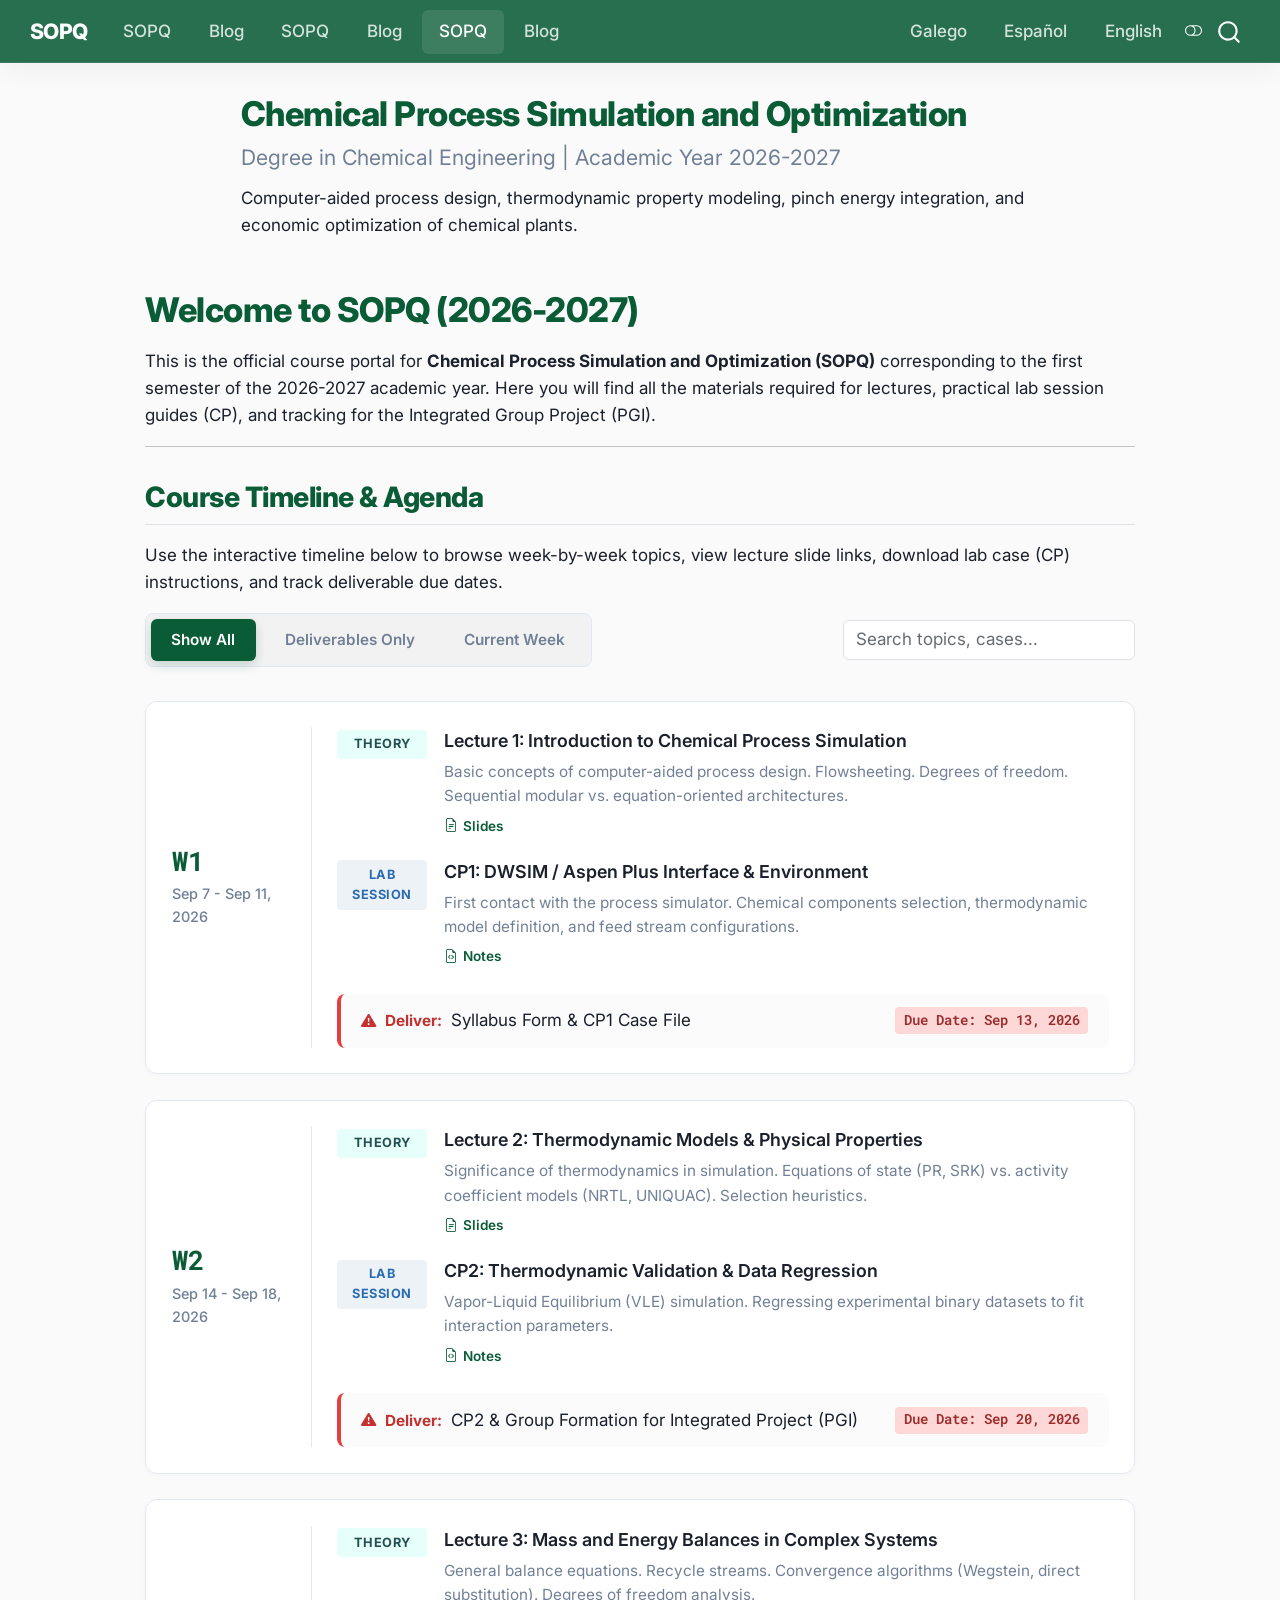
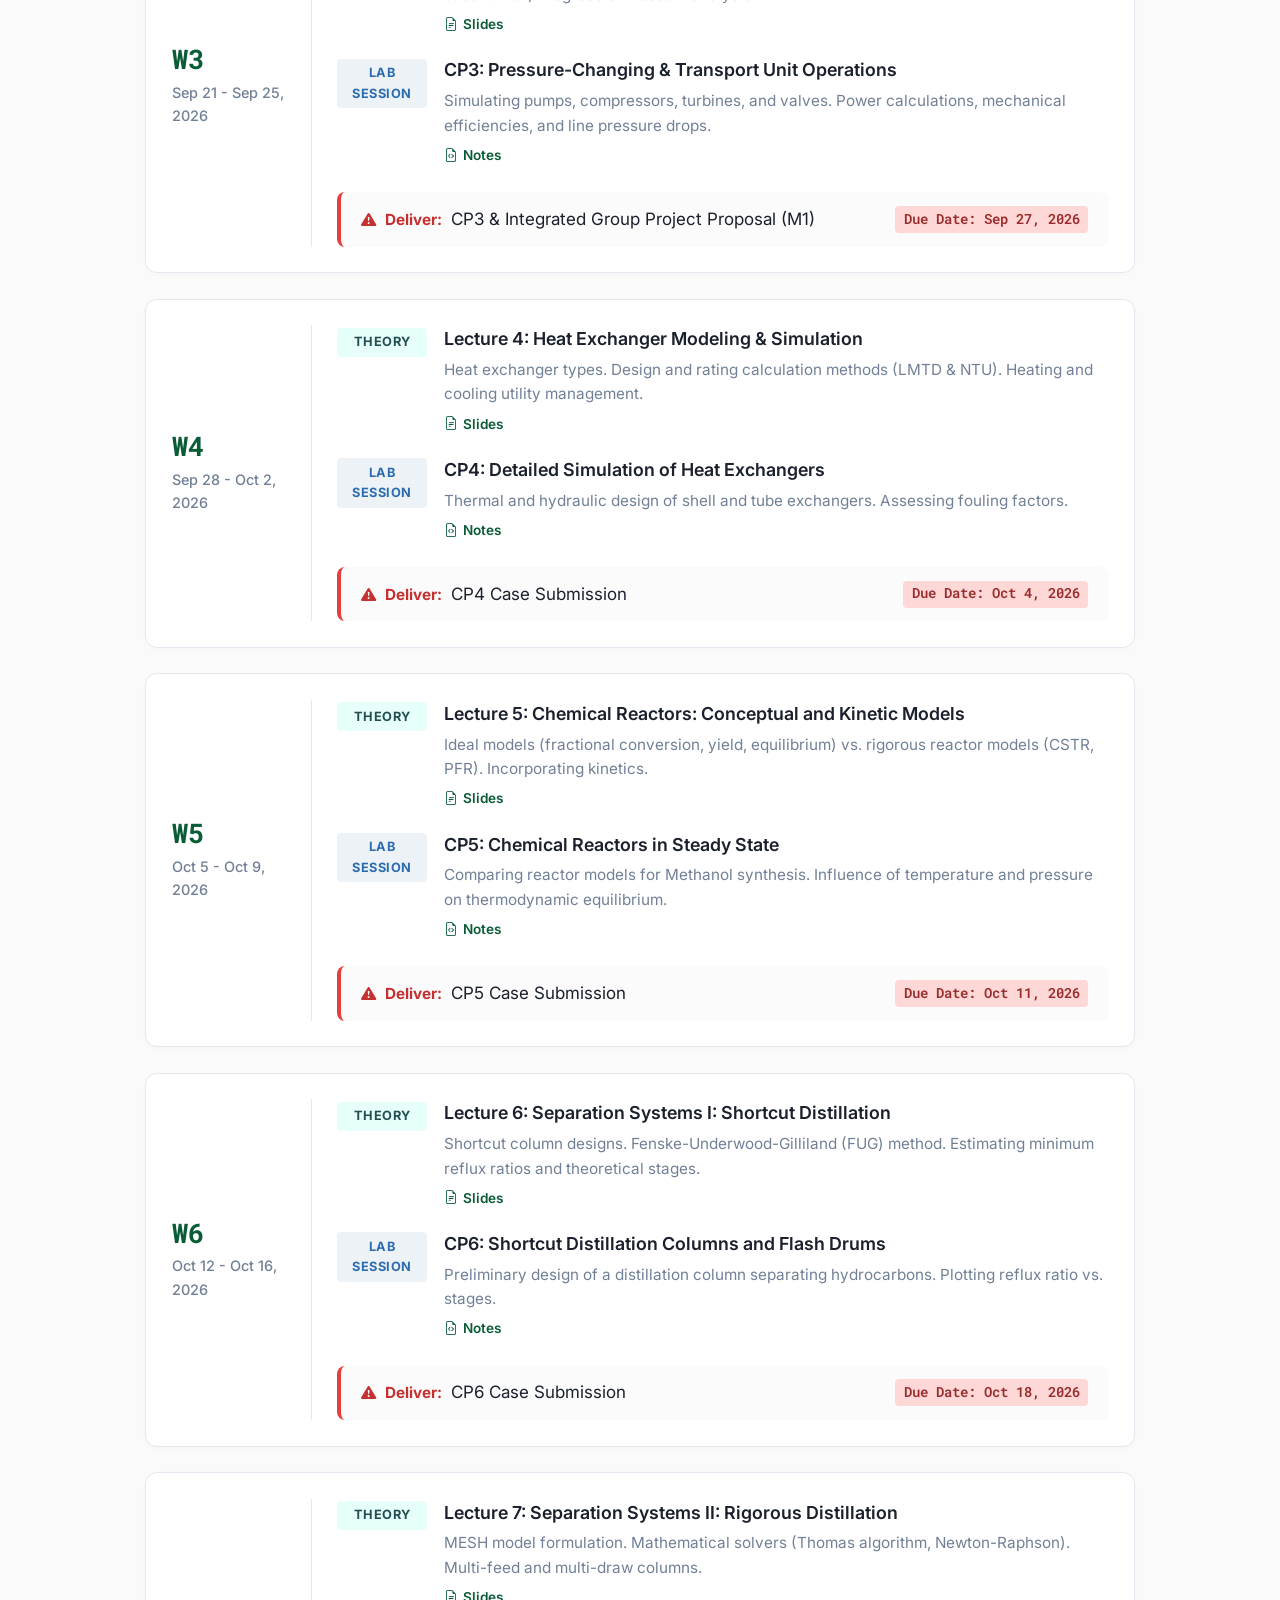
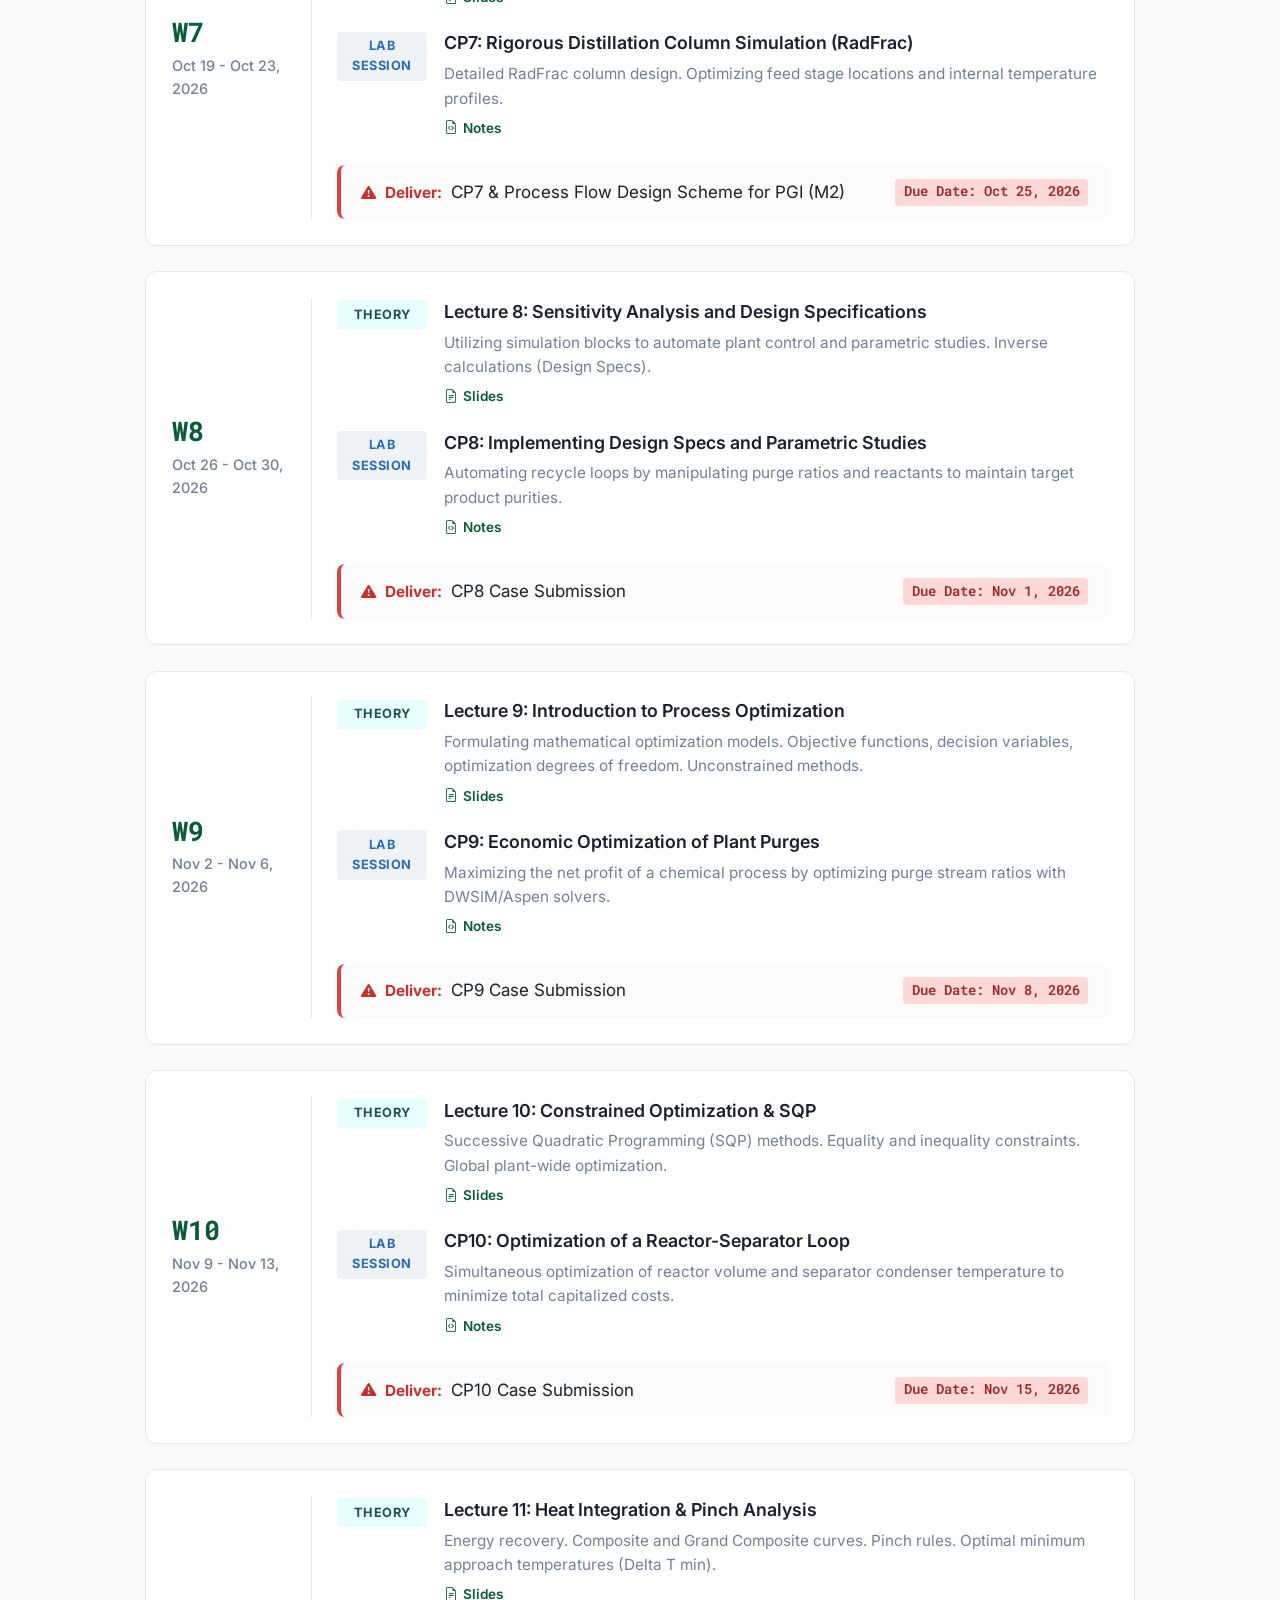
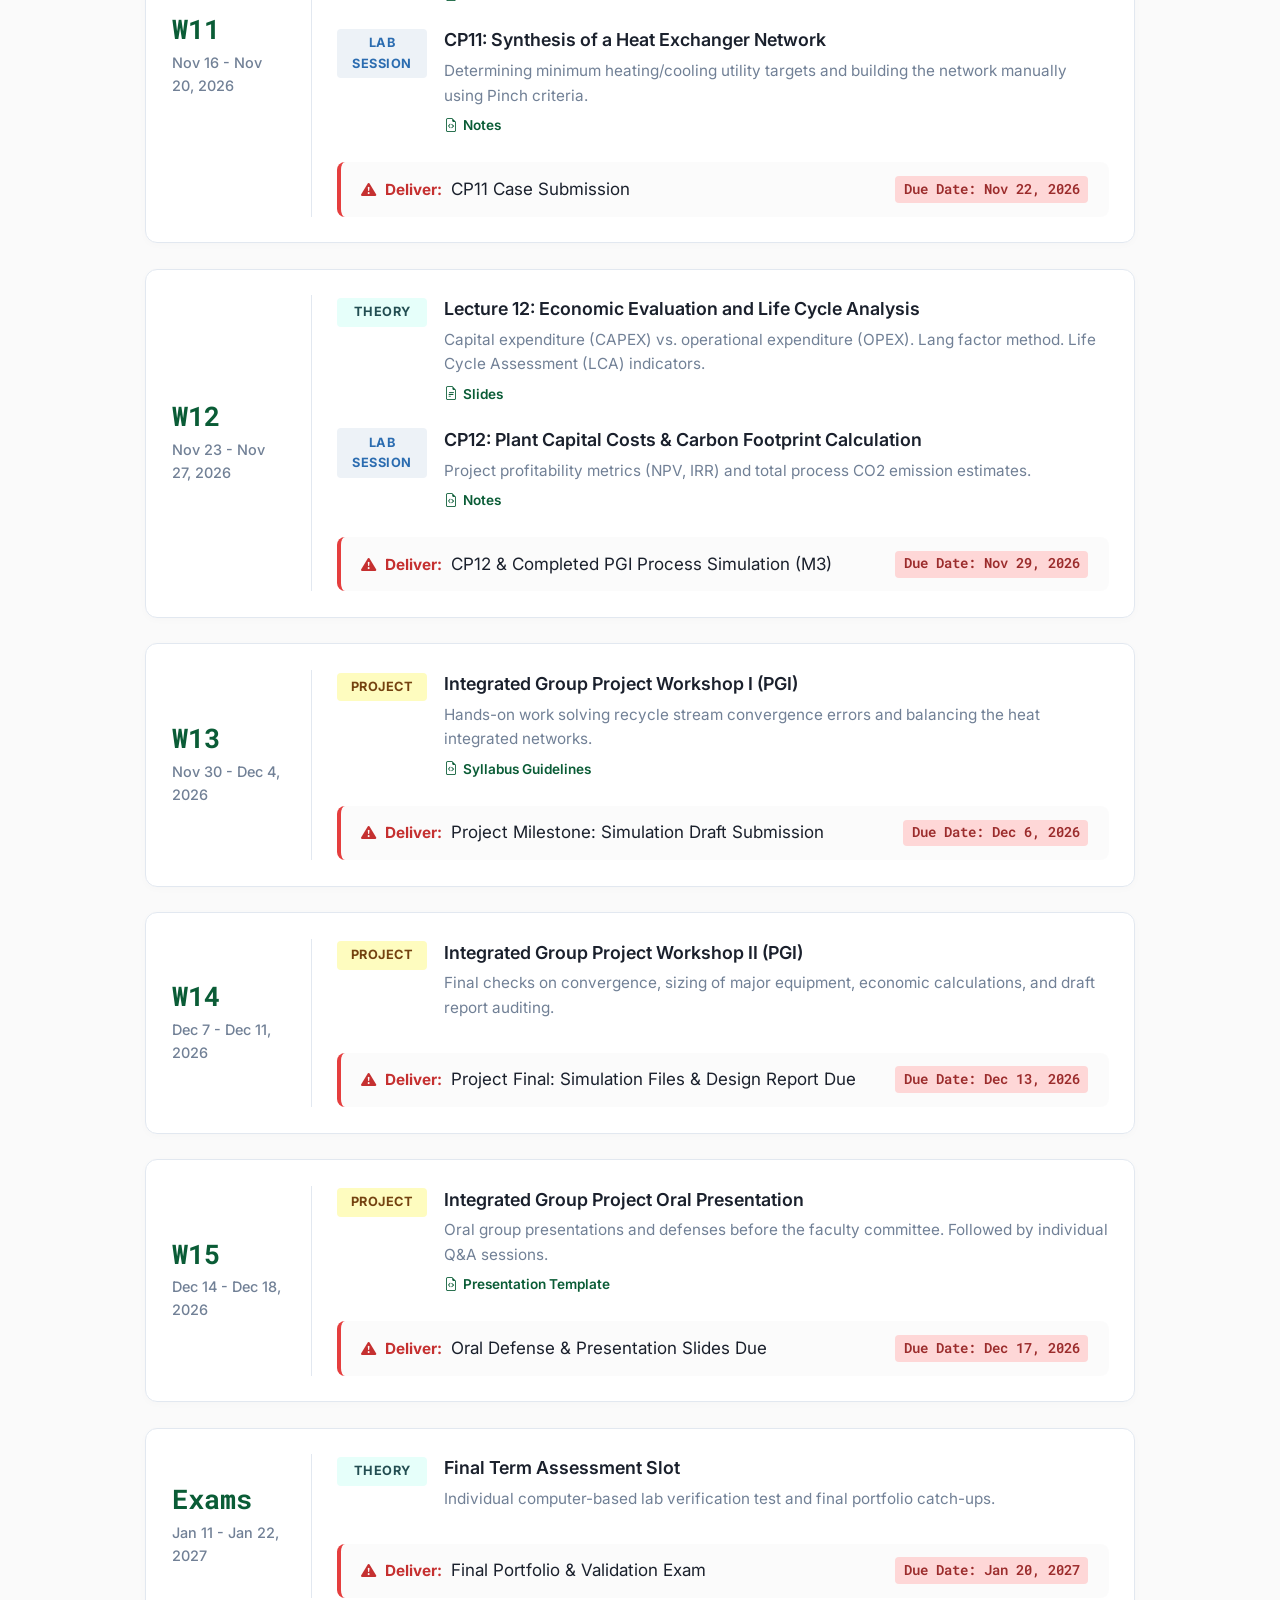
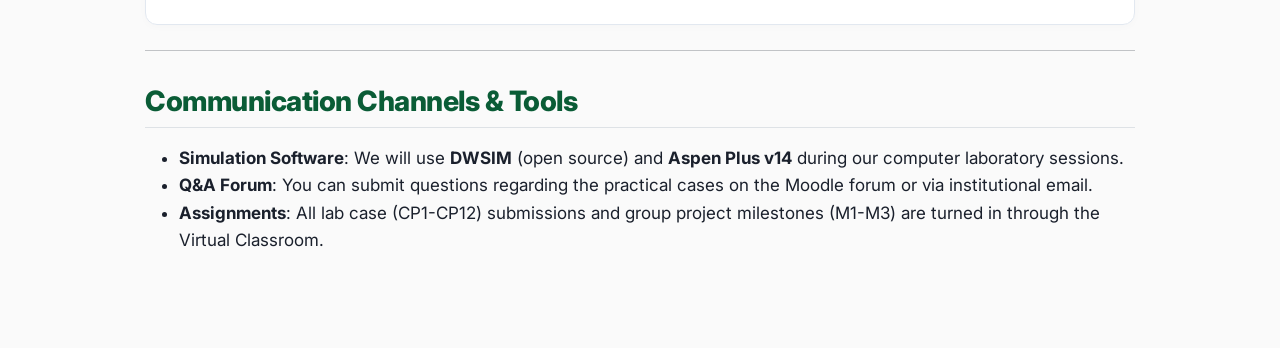
==== en/index.html @ 594b3e3f "deploy: 3385fb0f9a0824da6eabeb2ecd0fddb95901409b" ====
<!DOCTYPE html>
<html xmlns="http://www.w3.org/1999/xhtml" lang="en" xml:lang="en"><head>

<meta charset="utf-8">
<meta name="generator" content="quarto-1.10.14">

<meta name="viewport" content="width=device-width, initial-scale=1.0, user-scalable=yes">

<meta name="description" content="Computer-aided process design, thermodynamic property modeling, pinch energy integration, and economic optimization of chemical plants.">

<title>Chemical Process Simulation and Optimization – SOPQ</title>
<style>
/* Default styles provided by pandoc.
** See https://pandoc.org/MANUAL.html#variables-for-html for config info.
*/
code{white-space: pre-wrap;}
span.smallcaps{font-variant: small-caps;}
div.columns{display: flex; gap: min(4vw, 1.5em);}
div.column{flex: auto; overflow-x: auto;}
div.hanging-indent{margin-left: 1.5em; text-indent: -1.5em;}
ul.task-list{list-style: none;}
ul.task-list li input[type="checkbox"] {
  width: 0.8em;
  margin: 0 0.8em 0.2em -1em; /* quarto-specific, see https://github.com/quarto-dev/quarto-cli/issues/4556 */ 
  vertical-align: middle;
}
</style>


<script src="../site_libs/quarto-nav/quarto-nav.js"></script>
<script src="../site_libs/quarto-nav/headroom.min.js"></script>
<script src="../site_libs/clipboard/clipboard.min.js"></script>
<script src="../site_libs/quarto-search/autocomplete.umd.js"></script>
<script src="../site_libs/quarto-search/fuse.min.js"></script>
<script src="../site_libs/quarto-search/quarto-search.js"></script>
<meta name="quarto:offset" content="../">
<script src="../site_libs/quarto-html/quarto.js" type="module"></script>
<script src="../site_libs/quarto-html/tabsets/tabsets.js" type="module"></script>
<script src="../site_libs/quarto-html/popper.min.js"></script>
<script src="../site_libs/quarto-html/tippy.umd.min.js"></script>
<script src="../site_libs/quarto-html/anchor.min.js"></script>
<link href="../site_libs/quarto-html/tippy.css" rel="stylesheet">
<link href="../site_libs/quarto-html/quarto-syntax-highlighting-7832d8100c30e5308af25d4a964213de.css" rel="stylesheet" class="quarto-color-scheme" id="quarto-text-highlighting-styles">
<link href="../site_libs/quarto-html/quarto-syntax-highlighting-dark-cd20848ca02fc76d36aef2d89ed0b5fd.css" rel="stylesheet" class="quarto-color-scheme quarto-color-alternate" id="quarto-text-highlighting-styles">
<link href="../site_libs/quarto-html/quarto-syntax-highlighting-7832d8100c30e5308af25d4a964213de.css" rel="stylesheet" class="quarto-color-scheme-extra" id="quarto-text-highlighting-styles">
<script src="../site_libs/bootstrap/bootstrap.min.js"></script>
<link href="../site_libs/bootstrap/bootstrap-icons.css" rel="stylesheet">
<link href="../site_libs/bootstrap/bootstrap-3d242d70d41cd9edc5ebe4da1d712dc5.min.css" rel="stylesheet" append-hash="true" class="quarto-color-scheme" id="quarto-bootstrap" data-mode="light">
<link href="../site_libs/bootstrap/bootstrap-dark-84c732885d854e4546f3762a9d6d0195.min.css" rel="stylesheet" append-hash="true" class="quarto-color-scheme quarto-color-alternate" id="quarto-bootstrap" data-mode="dark">
<link href="../site_libs/bootstrap/bootstrap-3d242d70d41cd9edc5ebe4da1d712dc5.min.css" rel="stylesheet" append-hash="true" class="quarto-color-scheme-extra" id="quarto-bootstrap" data-mode="light">
<script id="quarto-search-options" type="application/json">{
  "location": "navbar",
  "copy-button": false,
  "collapse-after": 3,
  "panel-placement": "end",
  "type": "overlay",
  "limit": 50,
  "keyboard-shortcut": [
    "f",
    "/",
    "s"
  ],
  "show-item-context": false,
  "language": {
    "search-no-results-text": "No results",
    "search-matching-documents-text": "matching documents",
    "search-copy-link-title": "Copy link to search",
    "search-hide-matches-text": "Hide additional matches",
    "search-more-match-text": "more match in this document",
    "search-more-matches-text": "more matches in this document",
    "search-clear-button-title": "Clear",
    "search-text-placeholder": "",
    "search-detached-cancel-button-title": "Cancel",
    "search-submit-button-title": "Submit",
    "search-label": "Search"
  }
}</script>
<script>
  (function() {
    // 1. Detect active language from URL path
    var path = window.location.pathname;
    var lang = 'gl';
    if (path.indexOf('/es/') !== -1) {
      lang = 'es';
    } else if (path.indexOf('/en/') !== -1) {
      lang = 'en';
    }
    document.documentElement.classList.add('lang-' + lang);
    document.documentElement.setAttribute('lang', lang);

    // 2. Compute project root relative path prefix dynamically
    var prefix = '';
    var scripts = document.getElementsByTagName('script');
    for (var i = 0; i < scripts.length; i++) {
      var src = scripts[i].getAttribute('src');
      if (src && src.indexOf('site_libs/') !== -1) {
        prefix = src.substring(0, src.indexOf('site_libs/'));
        break;
      }
    }
    
    // Fallback based on subdirectory depth
    if (!prefix) {
      var segments = path.split('/').filter(Boolean);
      if (segments.length > 0 && segments[segments.length - 1].indexOf('.html') !== -1) {
        segments.pop();
      }
      if (segments.length > 0 && (segments[0] === 'gl' || segments[0] === 'es' || segments[0] === 'en')) {
        prefix = '../'.repeat(segments.length);
      }
    }

    window.SOPQ_PATH_PREFIX = prefix;

    // 3. Dynamically inject schedule.js
    var scriptEl = document.createElement('script');
    scriptEl.src = prefix + 'schedule.js';
    scriptEl.defer = true;
    document.head.appendChild(scriptEl);
  })();
</script>


<link rel="stylesheet" href="../styles.css">
</head>

<body class="nav-fixed fullcontent quarto-light"><script id="quarto-html-before-body" type="application/javascript">
    const toggleBodyColorMode = (bsSheetEl) => {
      const mode = bsSheetEl.getAttribute("data-mode");
      const bodyEl = window.document.querySelector("body");
      if (mode === "dark") {
        bodyEl.classList.add("quarto-dark");
        bodyEl.classList.remove("quarto-light");
      } else {
        bodyEl.classList.add("quarto-light");
        bodyEl.classList.remove("quarto-dark");
      }
    }
    const toggleBodyColorPrimary = () => {
      const bsSheetEl = window.document.querySelector("link#quarto-bootstrap:not([rel=disabled-stylesheet])");
      if (bsSheetEl) {
        toggleBodyColorMode(bsSheetEl);
      }
    }
    const setColorSchemeToggle = (alternate) => {
      const toggles = window.document.querySelectorAll('.quarto-color-scheme-toggle');
      for (let i=0; i < toggles.length; i++) {
        const toggle = toggles[i];
        if (toggle) {
          if (alternate) {
            toggle.classList.add("alternate");
          } else {
            toggle.classList.remove("alternate");
          }
        }
      }
    };
    const toggleColorMode = (alternate) => {
      // Switch the stylesheets
      const primaryStylesheets = window.document.querySelectorAll('link.quarto-color-scheme:not(.quarto-color-alternate)');
      const alternateStylesheets = window.document.querySelectorAll('link.quarto-color-scheme.quarto-color-alternate');
      manageTransitions('#quarto-margin-sidebar .nav-link', false);
      if (alternate) {
        // note: dark is layered on light, we don't disable primary!
        enableStylesheet(alternateStylesheets);
        for (const sheetNode of alternateStylesheets) {
          if (sheetNode.id === "quarto-bootstrap") {
            toggleBodyColorMode(sheetNode);
          }
        }
      } else {
        disableStylesheet(alternateStylesheets);
        enableStylesheet(primaryStylesheets)
        toggleBodyColorPrimary();
      }
      manageTransitions('#quarto-margin-sidebar .nav-link', true);
      // Switch the toggles
      setColorSchemeToggle(alternate)
      // Hack to workaround the fact that safari doesn't
      // properly recolor the scrollbar when toggling (#1455)
      if (navigator.userAgent.indexOf('Safari') > 0 && navigator.userAgent.indexOf('Chrome') == -1) {
        manageTransitions("body", false);
        window.scrollTo(0, 1);
        setTimeout(() => {
          window.scrollTo(0, 0);
          manageTransitions("body", true);
        }, 40);
      }
    }
    const disableStylesheet = (stylesheets) => {
      for (let i=0; i < stylesheets.length; i++) {
        const stylesheet = stylesheets[i];
        stylesheet.rel = 'disabled-stylesheet';
      }
    }
    const enableStylesheet = (stylesheets) => {
      for (let i=0; i < stylesheets.length; i++) {
        const stylesheet = stylesheets[i];
        if(stylesheet.rel !== 'stylesheet') { // for Chrome, which will still FOUC without this check
          stylesheet.rel = 'stylesheet';
        }
      }
    }
    const manageTransitions = (selector, allowTransitions) => {
      const els = window.document.querySelectorAll(selector);
      for (let i=0; i < els.length; i++) {
        const el = els[i];
        if (allowTransitions) {
          el.classList.remove('notransition');
        } else {
          el.classList.add('notransition');
        }
      }
    }
    const isFileUrl = () => {
      return window.location.protocol === 'file:';
    }
    const hasAlternateSentinel = () => {
      let styleSentinel = getColorSchemeSentinel();
      if (styleSentinel !== null) {
        return styleSentinel === "alternate";
      } else {
        return false;
      }
    }
    const setStyleSentinel = (alternate) => {
      const value = alternate ? "alternate" : "default";
      if (!isFileUrl()) {
        window.localStorage.setItem("quarto-color-scheme", value);
      } else {
        localAlternateSentinel = value;
      }
    }
    const getColorSchemeSentinel = () => {
      if (!isFileUrl()) {
        const storageValue = window.localStorage.getItem("quarto-color-scheme");
        return storageValue != null ? storageValue : localAlternateSentinel;
      } else {
        return localAlternateSentinel;
      }
    }
    const toggleGiscusIfUsed = (isAlternate, darkModeDefault) => {
      const baseTheme = document.querySelector('#giscus-base-theme')?.value ?? 'light';
      const alternateTheme = document.querySelector('#giscus-alt-theme')?.value ?? 'dark';
      let newTheme = '';
      if(authorPrefersDark) {
        newTheme = isAlternate ? baseTheme : alternateTheme;
      } else {
        newTheme = isAlternate ? alternateTheme : baseTheme;
      }
      const changeGiscusTheme = () => {
        // From: https://github.com/giscus/giscus/issues/336
        const sendMessage = (message) => {
          const iframe = document.querySelector('iframe.giscus-frame');
          if (!iframe) return;
          iframe.contentWindow.postMessage({ giscus: message }, 'https://giscus.app');
        }
        sendMessage({
          setConfig: {
            theme: newTheme
          }
        });
      }
      const isGiscussLoaded = window.document.querySelector('iframe.giscus-frame') !== null;
      if (isGiscussLoaded) {
        changeGiscusTheme();
      }
    };
    const authorPrefersDark = false;
    const darkModeDefault = authorPrefersDark;
      document.querySelector('link#quarto-text-highlighting-styles.quarto-color-scheme-extra').rel = 'disabled-stylesheet';
      document.querySelector('link#quarto-bootstrap.quarto-color-scheme-extra').rel = 'disabled-stylesheet';
    let localAlternateSentinel = darkModeDefault ? 'alternate' : 'default';
    // Dark / light mode switch
    window.quartoToggleColorScheme = () => {
      // Read the current dark / light value
      let toAlternate = !hasAlternateSentinel();
      toggleColorMode(toAlternate);
      setStyleSentinel(toAlternate);
      toggleGiscusIfUsed(toAlternate, darkModeDefault);
      window.dispatchEvent(new Event('resize'));
    };
    // Switch to dark mode if need be
    if (hasAlternateSentinel()) {
      toggleColorMode(true);
    } else {
      toggleColorMode(false);
    }
  </script>

<div id="quarto-search-results"></div>
  <header id="quarto-header" class="headroom fixed-top">
    <nav class="navbar navbar-expand-lg " data-bs-theme="dark">
      <div class="navbar-container container-fluid">
      <div class="navbar-brand-container mx-auto">
    <a class="navbar-brand" href="../index.html">
    <span class="navbar-title">SOPQ</span>
    </a>
  </div>
            <div id="quarto-search" class="" title="Search"></div>
          <button class="navbar-toggler" type="button" data-bs-toggle="collapse" data-bs-target="#navbarCollapse" aria-controls="navbarCollapse" role="menu" aria-expanded="false" aria-label="Toggle navigation" onclick="if (window.quartoToggleHeadroom) { window.quartoToggleHeadroom(); }">
  <span class="navbar-toggler-icon"></span>
</button>
          <div class="collapse navbar-collapse" id="navbarCollapse">
            <ul class="navbar-nav navbar-nav-scroll me-auto">
  <li class="nav-item">
    <a class="nav-link" href="../index.html"> 
<span class="menu-text">SOPQ</span></a>
  </li>  
  <li class="nav-item">
    <a class="nav-link" href="../gl/guia-docente.html"> 
<span class="menu-text">Guía Docente</span></a>
  </li>  
  <li class="nav-item">
    <a class="nav-link" href="../gl/blog/index.html"> 
<span class="menu-text">Blog</span></a>
  </li>  
  <li class="nav-item">
    <a class="nav-link" href="../es/index.html"> 
<span class="menu-text">SOPQ</span></a>
  </li>  
  <li class="nav-item">
    <a class="nav-link" href="../es/guia-docente.html"> 
<span class="menu-text">Guía Docente</span></a>
  </li>  
  <li class="nav-item">
    <a class="nav-link" href="../es/blog/index.html"> 
<span class="menu-text">Blog</span></a>
  </li>  
  <li class="nav-item">
    <a class="nav-link active" href="../en/index.html" aria-current="page"> 
<span class="menu-text">SOPQ</span></a>
  </li>  
  <li class="nav-item">
    <a class="nav-link" href="../en/guia-docente.html"> 
<span class="menu-text">Syllabus</span></a>
  </li>  
  <li class="nav-item">
    <a class="nav-link" href="../en/blog/index.html"> 
<span class="menu-text">Blog</span></a>
  </li>  
</ul>
            <ul class="navbar-nav navbar-nav-scroll ms-auto">
  <li class="nav-item">
    <a class="nav-link" href="../index.html"> 
<span class="menu-text">Galego</span></a>
  </li>  
  <li class="nav-item">
    <a class="nav-link" href="../es/index.html"> 
<span class="menu-text">Español</span></a>
  </li>  
  <li class="nav-item">
    <a class="nav-link" href="../en/index.html"> 
<span class="menu-text">English</span></a>
  </li>  
</ul>
          </div> <!-- /navcollapse -->
            <div class="quarto-navbar-tools">
  <a href="" class="quarto-color-scheme-toggle quarto-navigation-tool  px-1" onclick="window.quartoToggleColorScheme(); return false;" title="Toggle dark mode"><i class="bi"></i></a>
</div>
      </div> <!-- /container-fluid -->
    </nav>
</header>
<!-- content -->
<div id="quarto-content" class="quarto-container page-columns page-rows-contents page-layout-article page-navbar">
<!-- sidebar -->
<!-- margin-sidebar -->
    
<!-- main -->
<main class="content page-columns page-full" id="quarto-document-content">


<header id="title-block-header" class="quarto-title-block default">
<div class="quarto-title">
<h1 class="title">Chemical Process Simulation and Optimization</h1>
<p class="subtitle lead">Degree in Chemical Engineering | Academic Year 2026-2027</p>
</div>

<div>
  <div class="description">
    Computer-aided process design, thermodynamic property modeling, pinch energy integration, and economic optimization of chemical plants.
  </div>
</div>


<div class="quarto-title-meta">

    
  
    
  </div>
  


</header>


<section id="welcome-to-sopq-2026-2027" class="level1 column-page">
<h1>Welcome to SOPQ (2026-2027)</h1>
<p>This is the official course portal for <strong>Chemical Process Simulation and Optimization (SOPQ)</strong> corresponding to the first semester of the 2026-2027 academic year. Here you will find all the materials required for lectures, practical lab session guides (CP), and tracking for the Integrated Group Project (PGI).</p>
<hr>
<section id="course-timeline-agenda" class="level2">
<h2 class="anchored" data-anchor-id="course-timeline-agenda">Course Timeline &amp; Agenda</h2>
<p>Use the interactive timeline below to browse week-by-week topics, view lecture slide links, download lab case (CP) instructions, and track deliverable due dates.</p>
<div id="schedule-timeline">

</div>
<hr>
</section>
<section id="communication-channels-tools" class="level2">
<h2 class="anchored" data-anchor-id="communication-channels-tools">Communication Channels &amp; Tools</h2>
<ul>
<li><strong>Simulation Software</strong>: We will use <strong>DWSIM</strong> (open source) and <strong>Aspen Plus v14</strong> during our computer laboratory sessions.</li>
<li><strong>Q&amp;A Forum</strong>: You can submit questions regarding the practical cases on the Moodle forum or via institutional email.</li>
<li><strong>Assignments</strong>: All lab case (CP1-CP12) submissions and group project milestones (M1-M3) are turned in through the Virtual Classroom.</li>
</ul>
</section>
</section>



</main> <!-- /main -->
<script>
  // Add custom active state classes to navbar links on load
  document.addEventListener("DOMContentLoaded", function() {
    var path = window.location.pathname;
    var navLinks = document.querySelectorAll('.navbar-nav .nav-link');
    navLinks.forEach(function(link) {
      var href = link.getAttribute('href');
      if (href) {
        if (path.endsWith(href) || (href === 'index.html' && path.endsWith('/'))) {
          link.classList.add('active');
        }
      }
    });
  });
</script>
<script id="quarto-html-after-body" type="application/javascript">
  window.document.addEventListener("DOMContentLoaded", function (event) {
    // Ensure there is a toggle, if there isn't float one in the top right
    if (window.document.querySelector('.quarto-color-scheme-toggle') === null) {
      const a = window.document.createElement('a');
      a.classList.add('top-right');
      a.classList.add('quarto-color-scheme-toggle');
      a.href = "";
      a.onclick = function() { try { window.quartoToggleColorScheme(); } catch {} return false; };
      const i = window.document.createElement("i");
      i.classList.add('bi');
      a.appendChild(i);
      window.document.body.appendChild(a);
    }
    setColorSchemeToggle(hasAlternateSentinel())
    const icon = "";
    const anchorJS = new window.AnchorJS();
    anchorJS.options = {
      placement: 'right',
      icon: icon
    };
    anchorJS.add('.anchored');
    const isCodeAnnotation = (el) => {
      for (const clz of el.classList) {
        if (clz.startsWith('code-annotation-')) {                     
          return true;
        }
      }
      return false;
    }
    const onCopySuccess = function(e) {
      // button target
      const button = e.trigger;
      // don't keep focus
      button.blur();
      // flash "checked"
      button.classList.add('code-copy-button-checked');
      var currentTitle = button.getAttribute("title");
      button.setAttribute("title", "Copied!");
      let tooltip;
      if (window.bootstrap) {
        button.setAttribute("data-bs-toggle", "tooltip");
        button.setAttribute("data-bs-placement", "left");
        button.setAttribute("data-bs-title", "Copied!");
        tooltip = new bootstrap.Tooltip(button, 
          { trigger: "manual", 
            customClass: "code-copy-button-tooltip",
            offset: [0, -8]});
        tooltip.show();    
      }
      setTimeout(function() {
        if (tooltip) {
          tooltip.hide();
          button.removeAttribute("data-bs-title");
          button.removeAttribute("data-bs-toggle");
          button.removeAttribute("data-bs-placement");
        }
        button.setAttribute("title", currentTitle);
        button.classList.remove('code-copy-button-checked');
      }, 1000);
      // clear code selection
      e.clearSelection();
    }
    const getTextToCopy = function(trigger) {
      const outerScaffold = trigger.parentElement.cloneNode(true);
      const codeEl = outerScaffold.querySelector('code');
      for (const childEl of codeEl.children) {
        if (isCodeAnnotation(childEl)) {
          childEl.remove();
        }
      }
      return codeEl.innerText;
    }
    const clipboard = new window.ClipboardJS('.code-copy-button:not([data-in-quarto-modal])', {
      text: getTextToCopy
    });
    clipboard.on('success', onCopySuccess);
    if (window.document.getElementById('quarto-embedded-source-code-modal')) {
      const clipboardModal = new window.ClipboardJS('.code-copy-button[data-in-quarto-modal]', {
        text: getTextToCopy,
        container: window.document.getElementById('quarto-embedded-source-code-modal')
      });
      clipboardModal.on('success', onCopySuccess);
    }
      var localhostRegex = new RegExp(/^(?:http|https):\/\/localhost\:?[0-9]*\//);
      var mailtoRegex = new RegExp(/^mailto:/);
        var filterRegex = new RegExp('/' + window.location.host + '/');
      var isInternal = (href) => {
          return filterRegex.test(href) || localhostRegex.test(href) || mailtoRegex.test(href);
      }
      // Inspect non-navigation links and adorn them if external
     var links = window.document.querySelectorAll('a[href]:not(.nav-link):not(.navbar-brand):not(.toc-action):not(.sidebar-link):not(.sidebar-item-toggle):not(.pagination-link):not(.no-external):not([aria-hidden]):not(.dropdown-item):not(.quarto-navigation-tool):not(.about-link)');
      for (var i=0; i<links.length; i++) {
        const link = links[i];
        if (!isInternal(link.href)) {
          // undo the damage that might have been done by quarto-nav.js in the case of
          // links that we want to consider external
          if (link.dataset.originalHref !== undefined) {
            link.href = link.dataset.originalHref;
          }
        }
      }
    function tippyHover(el, contentFn, onTriggerFn, onUntriggerFn) {
      const config = {
        allowHTML: true,
        maxWidth: 500,
        delay: 100,
        arrow: false,
        appendTo: function(el) {
            return el.parentElement;
        },
        interactive: true,
        interactiveBorder: 10,
        theme: 'quarto',
        placement: 'bottom-start',
      };
      if (contentFn) {
        config.content = contentFn;
      }
      if (onTriggerFn) {
        config.onTrigger = onTriggerFn;
      }
      if (onUntriggerFn) {
        config.onUntrigger = onUntriggerFn;
      }
      window.tippy(el, config); 
    }
    const noterefs = window.document.querySelectorAll('a[role="doc-noteref"]');
    for (var i=0; i<noterefs.length; i++) {
      const ref = noterefs[i];
      tippyHover(ref, function() {
        // use id or data attribute instead here
        let href = ref.getAttribute('data-footnote-href') || ref.getAttribute('href');
        try { href = new URL(href).hash; } catch {}
        const id = href.replace(/^#\/?/, "");
        const note = window.document.getElementById(id);
        if (note) {
          return note.innerHTML;
        } else {
          return "";
        }
      });
    }
    const xrefs = window.document.querySelectorAll('a.quarto-xref');
    const processXRef = (id, note) => {
      // Strip column container classes
      const stripColumnClz = (el) => {
        el.classList.remove("page-full", "page-columns");
        if (el.children) {
          for (const child of el.children) {
            stripColumnClz(child);
          }
        }
      }
      stripColumnClz(note)
      if (id === null || id.startsWith('sec-')) {
        // Special case sections, only their first couple elements
        const container = document.createElement("div");
        if (note.children && note.children.length > 2) {
          container.appendChild(note.children[0].cloneNode(true));
          for (let i = 1; i < note.children.length; i++) {
            const child = note.children[i];
            if (child.tagName === "P" && child.innerText === "") {
              continue;
            } else {
              container.appendChild(child.cloneNode(true));
              break;
            }
          }
          if (window.Quarto?.typesetMath) {
            window.Quarto.typesetMath(container);
          }
          return container.innerHTML
        } else {
          if (window.Quarto?.typesetMath) {
            window.Quarto.typesetMath(note);
          }
          return note.innerHTML;
        }
      } else {
        // Remove any anchor links if they are present
        const anchorLink = note.querySelector('a.anchorjs-link');
        if (anchorLink) {
          anchorLink.remove();
        }
        if (window.Quarto?.typesetMath) {
          window.Quarto.typesetMath(note);
        }
        if (note.classList.contains("callout")) {
          return note.outerHTML;
        } else {
          return note.innerHTML;
        }
      }
    }
    for (var i=0; i<xrefs.length; i++) {
      const xref = xrefs[i];
      tippyHover(xref, undefined, function(instance) {
        instance.disable();
        let url = xref.getAttribute('href');
        let hash = undefined; 
        if (url.startsWith('#')) {
          hash = url;
        } else {
          try { hash = new URL(url).hash; } catch {}
        }
        if (hash) {
          const id = hash.replace(/^#\/?/, "");
          const note = window.document.getElementById(id);
          if (note !== null) {
            try {
              const html = processXRef(id, note.cloneNode(true));
              instance.setContent(html);
            } finally {
              instance.enable();
              instance.show();
            }
          } else {
            // See if we can fetch this
            fetch(url.split('#')[0])
            .then(res => res.text())
            .then(html => {
              const parser = new DOMParser();
              const htmlDoc = parser.parseFromString(html, "text/html");
              const note = htmlDoc.getElementById(id);
              if (note !== null) {
                const html = processXRef(id, note);
                instance.setContent(html);
              } 
            }).finally(() => {
              instance.enable();
              instance.show();
            });
          }
        } else {
          // See if we can fetch a full url (with no hash to target)
          // This is a special case and we should probably do some content thinning / targeting
          fetch(url)
          .then(res => res.text())
          .then(html => {
            const parser = new DOMParser();
            const htmlDoc = parser.parseFromString(html, "text/html");
            const note = htmlDoc.querySelector('main.content');
            if (note !== null) {
              // This should only happen for chapter cross references
              // (since there is no id in the URL)
              // remove the first header
              if (note.children.length > 0 && note.children[0].tagName === "HEADER") {
                note.children[0].remove();
              }
              const html = processXRef(null, note);
              instance.setContent(html);
            } 
          }).finally(() => {
            instance.enable();
            instance.show();
          });
        }
      }, function(instance) {
      });
    }
        let selectedAnnoteEl;
        const selectorForAnnotation = ( cell, annotation) => {
          let cellAttr = 'data-code-cell="' + cell + '"';
          let lineAttr = 'data-code-annotation="' +  annotation + '"';
          const selector = 'span[' + cellAttr + '][' + lineAttr + ']';
          return selector;
        }
        const selectCodeLines = (annoteEl) => {
          const doc = window.document;
          const targetCell = annoteEl.getAttribute("data-target-cell");
          const targetAnnotation = annoteEl.getAttribute("data-target-annotation");
          const annoteSpan = window.document.querySelector(selectorForAnnotation(targetCell, targetAnnotation));
          const lines = annoteSpan.getAttribute("data-code-lines").split(",");
          const lineIds = lines.map((line) => {
            return targetCell + "-" + line;
          })
          let top = null;
          let height = null;
          let parent = null;
          if (lineIds.length > 0) {
              //compute the position of the single el (top and bottom and make a div)
              const el = window.document.getElementById(lineIds[0]);
              top = el.offsetTop;
              height = el.offsetHeight;
              parent = el.parentElement.parentElement;
            if (lineIds.length > 1) {
              const lastEl = window.document.getElementById(lineIds[lineIds.length - 1]);
              const bottom = lastEl.offsetTop + lastEl.offsetHeight;
              height = bottom - top;
            }
            if (top !== null && height !== null && parent !== null) {
              // cook up a div (if necessary) and position it 
              let div = window.document.getElementById("code-annotation-line-highlight");
              if (div === null) {
                div = window.document.createElement("div");
                div.setAttribute("id", "code-annotation-line-highlight");
                div.style.position = 'absolute';
                parent.appendChild(div);
              }
              div.style.top = top - 2 + "px";
              div.style.height = height + 4 + "px";
              div.style.left = 0;
              let gutterDiv = window.document.getElementById("code-annotation-line-highlight-gutter");
              if (gutterDiv === null) {
                gutterDiv = window.document.createElement("div");
                gutterDiv.setAttribute("id", "code-annotation-line-highlight-gutter");
                gutterDiv.style.position = 'absolute';
                const codeCell = window.document.getElementById(targetCell);
                const gutter = codeCell.querySelector('.code-annotation-gutter');
                gutter.appendChild(gutterDiv);
              }
              gutterDiv.style.top = top - 2 + "px";
              gutterDiv.style.height = height + 4 + "px";
            }
            selectedAnnoteEl = annoteEl;
          }
        };
        const unselectCodeLines = () => {
          const elementsIds = ["code-annotation-line-highlight", "code-annotation-line-highlight-gutter"];
          elementsIds.forEach((elId) => {
            const div = window.document.getElementById(elId);
            if (div) {
              div.remove();
            }
          });
          selectedAnnoteEl = undefined;
        };
          // Handle positioning of the toggle
      window.addEventListener(
        "resize",
        throttle(() => {
          elRect = undefined;
          if (selectedAnnoteEl) {
            selectCodeLines(selectedAnnoteEl);
          }
        }, 10)
      );
      function throttle(fn, ms) {
      let throttle = false;
      let timer;
        return (...args) => {
          if(!throttle) { // first call gets through
              fn.apply(this, args);
              throttle = true;
          } else { // all the others get throttled
              if(timer) clearTimeout(timer); // cancel #2
              timer = setTimeout(() => {
                fn.apply(this, args);
                timer = throttle = false;
              }, ms);
          }
        };
      }
        // Attach click handler to the DT
        const annoteDls = window.document.querySelectorAll('dt[data-target-cell]');
        for (const annoteDlNode of annoteDls) {
          annoteDlNode.addEventListener('click', (event) => {
            const clickedEl = event.target;
            if (clickedEl !== selectedAnnoteEl) {
              unselectCodeLines();
              const activeEl = window.document.querySelector('dt[data-target-cell].code-annotation-active');
              if (activeEl) {
                activeEl.classList.remove('code-annotation-active');
              }
              selectCodeLines(clickedEl);
              clickedEl.classList.add('code-annotation-active');
            } else {
              // Unselect the line
              unselectCodeLines();
              clickedEl.classList.remove('code-annotation-active');
            }
          });
        }
    const findCites = (el) => {
      const parentEl = el.parentElement;
      if (parentEl) {
        const cites = parentEl.dataset.cites;
        if (cites) {
          return {
            el,
            cites: cites.split(' ')
          };
        } else {
          return findCites(el.parentElement)
        }
      } else {
        return undefined;
      }
    };
    var bibliorefs = window.document.querySelectorAll('a[role="doc-biblioref"]');
    for (var i=0; i<bibliorefs.length; i++) {
      const ref = bibliorefs[i];
      const citeInfo = findCites(ref);
      if (citeInfo) {
        tippyHover(citeInfo.el, function() {
          var popup = window.document.createElement('div');
          citeInfo.cites.forEach(function(cite) {
            var citeDiv = window.document.createElement('div');
            citeDiv.classList.add('hanging-indent');
            citeDiv.classList.add('csl-entry');
            var biblioDiv = window.document.getElementById('ref-' + cite);
            if (biblioDiv) {
              citeDiv.innerHTML = biblioDiv.innerHTML;
            }
            popup.appendChild(citeDiv);
          });
          return popup.innerHTML;
        });
      }
    }
  });
  </script>
</div> <!-- /content -->




</body></html>
---- site_libs/quarto-html/tippy.css ----
.tippy-box[data-animation=fade][data-state=hidden]{opacity:0}[data-tippy-root]{max-width:calc(100vw - 10px)}.tippy-box{position:relative;background-color:#333;color:#fff;border-radius:4px;font-size:14px;line-height:1.4;white-space:normal;outline:0;transition-property:transform,visibility,opacity}.tippy-box[data-placement^=top]>.tippy-arrow{bottom:0}.tippy-box[data-placement^=top]>.tippy-arrow:before{bottom:-7px;left:0;border-width:8px 8px 0;border-top-color:initial;transform-origin:center top}.tippy-box[data-placement^=bottom]>.tippy-arrow{top:0}.tippy-box[data-placement^=bottom]>.tippy-arrow:before{top:-7px;left:0;border-width:0 8px 8px;border-bottom-color:initial;transform-origin:center bottom}.tippy-box[data-placement^=left]>.tippy-arrow{right:0}.tippy-box[data-placement^=left]>.tippy-arrow:before{border-width:8px 0 8px 8px;border-left-color:initial;right:-7px;transform-origin:center left}.tippy-box[data-placement^=right]>.tippy-arrow{left:0}.tippy-box[data-placement^=right]>.tippy-arrow:before{left:-7px;border-width:8px 8px 8px 0;border-right-color:initial;transform-origin:center right}.tippy-box[data-inertia][data-state=visible]{transition-timing-function:cubic-bezier(.54,1.5,.38,1.11)}.tippy-arrow{width:16px;height:16px;color:#333}.tippy-arrow:before{content:"";position:absolute;border-color:transparent;border-style:solid}.tippy-content{position:relative;padding:5px 9px;z-index:1}
---- site_libs/quarto-html/quarto-syntax-highlighting-7832d8100c30e5308af25d4a964213de.css ----
/* quarto syntax highlight colors */
:root {
  --quarto-hl-ot-color: #003B4F;
  --quarto-hl-at-color: #657422;
  --quarto-hl-ss-color: #20794D;
  --quarto-hl-an-color: #5E5E5E;
  --quarto-hl-fu-color: #4758AB;
  --quarto-hl-st-color: #20794D;
  --quarto-hl-cf-color: #003B4F;
  --quarto-hl-op-color: #5E5E5E;
  --quarto-hl-er-color: #AD0000;
  --quarto-hl-bn-color: #AD0000;
  --quarto-hl-al-color: #AD0000;
  --quarto-hl-va-color: #111111;
  --quarto-hl-bu-color: inherit;
  --quarto-hl-ex-color: inherit;
  --quarto-hl-pp-color: #AD0000;
  --quarto-hl-in-color: #5E5E5E;
  --quarto-hl-vs-color: #20794D;
  --quarto-hl-wa-color: #5E5E5E;
  --quarto-hl-do-color: #5E5E5E;
  --quarto-hl-im-color: #00769E;
  --quarto-hl-ch-color: #20794D;
  --quarto-hl-dt-color: #AD0000;
  --quarto-hl-fl-color: #AD0000;
  --quarto-hl-co-color: #5E5E5E;
  --quarto-hl-cv-color: #5E5E5E;
  --quarto-hl-cn-color: #8f5902;
  --quarto-hl-sc-color: #5E5E5E;
  --quarto-hl-dv-color: #AD0000;
  --quarto-hl-kw-color: #003B4F;
}

/* other quarto variables */
:root {
  --quarto-font-monospace: SFMono-Regular, Menlo, Monaco, Consolas, "Liberation Mono", "Courier New", monospace;
}

/* syntax highlight based on Pandoc's rules */
pre > code.sourceCode > span {
  color: #003B4F;
}

code.sourceCode > span {
  color: #003B4F;
}

div.sourceCode,
div.sourceCode pre.sourceCode {
  color: #003B4F;
}

/* Normal */
code span {
  color: #003B4F;
}

/* Alert */
code span.al {
  color: #AD0000;
  font-style: inherit;
}

/* Annotation */
code span.an {
  color: #5E5E5E;
  font-style: inherit;
}

/* Attribute */
code span.at {
  color: #657422;
  font-style: inherit;
}

/* BaseN */
code span.bn {
  color: #AD0000;
  font-style: inherit;
}

/* BuiltIn */
code span.bu {
  font-style: inherit;
}

/* ControlFlow */
code span.cf {
  color: #003B4F;
  font-weight: bold;
  font-style: inherit;
}

/* Char */
code span.ch {
  color: #20794D;
  font-style: inherit;
}

/* Constant */
code span.cn {
  color: #8f5902;
  font-style: inherit;
}

/* Comment */
code span.co {
  color: #5E5E5E;
  font-style: inherit;
}

/* CommentVar */
code span.cv {
  color: #5E5E5E;
  font-style: italic;
}

/* Documentation */
code span.do {
  color: #5E5E5E;
  font-style: italic;
}

/* DataType */
code span.dt {
  color: #AD0000;
  font-style: inherit;
}

/* DecVal */
code span.dv {
  color: #AD0000;
  font-style: inherit;
}

/* Error */
code span.er {
  color: #AD0000;
  font-style: inherit;
}

/* Extension */
code span.ex {
  font-style: inherit;
}

/* Float */
code span.fl {
  color: #AD0000;
  font-style: inherit;
}

/* Function */
code span.fu {
  color: #4758AB;
  font-style: inherit;
}

/* Import */
code span.im {
  color: #00769E;
  font-style: inherit;
}

/* Information */
code span.in {
  color: #5E5E5E;
  font-style: inherit;
}

/* Keyword */
code span.kw {
  color: #003B4F;
  font-weight: bold;
  font-style: inherit;
}

/* Operator */
code span.op {
  color: #5E5E5E;
  font-style: inherit;
}

/* Other */
code span.ot {
  color: #003B4F;
  font-style: inherit;
}

/* Preprocessor */
code span.pp {
  color: #AD0000;
  font-style: inherit;
}

/* SpecialChar */
code span.sc {
  color: #5E5E5E;
  font-style: inherit;
}

/* SpecialString */
code span.ss {
  color: #20794D;
  font-style: inherit;
}

/* String */
code span.st {
  color: #20794D;
  font-style: inherit;
}

/* Variable */
code span.va {
  color: #111111;
  font-style: inherit;
}

/* VerbatimString */
code span.vs {
  color: #20794D;
  font-style: inherit;
}

/* Warning */
code span.wa {
  color: #5E5E5E;
  font-style: italic;
}

.prevent-inlining {
  content: "</";
}

/*# sourceMappingURL=eae25ce63c4cf554bb82df360dd07365.css.map */
---- site_libs/quarto-html/quarto-syntax-highlighting-dark-cd20848ca02fc76d36aef2d89ed0b5fd.css ----
/* quarto syntax highlight colors */
:root {
  --quarto-hl-al-color: #f07178;
  --quarto-hl-an-color: #d4d0ab;
  --quarto-hl-at-color: #00e0e0;
  --quarto-hl-bn-color: #d4d0ab;
  --quarto-hl-bu-color: #abe338;
  --quarto-hl-ch-color: #abe338;
  --quarto-hl-co-color: #f8f8f2;
  --quarto-hl-cv-color: #ffd700;
  --quarto-hl-cn-color: #ffd700;
  --quarto-hl-cf-color: #ffa07a;
  --quarto-hl-dt-color: #ffa07a;
  --quarto-hl-dv-color: #d4d0ab;
  --quarto-hl-do-color: #f8f8f2;
  --quarto-hl-er-color: #f07178;
  --quarto-hl-ex-color: #00e0e0;
  --quarto-hl-fl-color: #d4d0ab;
  --quarto-hl-fu-color: #ffa07a;
  --quarto-hl-im-color: #abe338;
  --quarto-hl-in-color: #d4d0ab;
  --quarto-hl-kw-color: #ffa07a;
  --quarto-hl-op-color: #ffa07a;
  --quarto-hl-ot-color: #00e0e0;
  --quarto-hl-pp-color: #dcc6e0;
  --quarto-hl-re-color: #00e0e0;
  --quarto-hl-sc-color: #abe338;
  --quarto-hl-ss-color: #abe338;
  --quarto-hl-st-color: #abe338;
  --quarto-hl-va-color: #00e0e0;
  --quarto-hl-vs-color: #abe338;
  --quarto-hl-wa-color: #dcc6e0;
}

/* other quarto variables */
:root {
  --quarto-font-monospace: SFMono-Regular, Menlo, Monaco, Consolas, "Liberation Mono", "Courier New", monospace;
}

/* syntax highlight based on Pandoc's rules */
pre > code.sourceCode > span {
  color: #f8f8f2;
}

code.sourceCode > span {
  color: #f8f8f2;
}

div.sourceCode,
div.sourceCode pre.sourceCode {
  color: #f8f8f2;
}

/* Normal */
code span {
  color: #f8f8f2;
}

/* Alert */
code span.al {
  color: #f07178;
}

/* Annotation */
code span.an {
  color: #d4d0ab;
}

/* Attribute */
code span.at {
  color: #00e0e0;
}

/* BaseN */
code span.bn {
  color: #d4d0ab;
}

/* BuiltIn */
code span.bu {
  color: #abe338;
}

/* ControlFlow */
code span.cf {
  font-weight: bold;
  color: #ffa07a;
}

/* Char */
code span.ch {
  color: #abe338;
}

/* Constant */
code span.cn {
  color: #ffd700;
}

/* Comment */
code span.co {
  font-style: italic;
  color: #f8f8f2;
}

/* CommentVar */
code span.cv {
  color: #ffd700;
}

/* Documentation */
code span.do {
  color: #f8f8f2;
}

/* DataType */
code span.dt {
  color: #ffa07a;
}

/* DecVal */
code span.dv {
  color: #d4d0ab;
}

/* Error */
code span.er {
  color: #f07178;
  text-decoration: underline;
}

/* Extension */
code span.ex {
  font-weight: bold;
  color: #00e0e0;
}

/* Float */
code span.fl {
  color: #d4d0ab;
}

/* Function */
code span.fu {
  color: #ffa07a;
}

/* Import */
code span.im {
  color: #abe338;
}

/* Information */
code span.in {
  color: #d4d0ab;
}

/* Keyword */
code span.kw {
  font-weight: bold;
  color: #ffa07a;
}

/* Operator */
code span.op {
  color: #ffa07a;
}

/* Other */
code span.ot {
  color: #00e0e0;
}

/* Preprocessor */
code span.pp {
  color: #dcc6e0;
}

/* RegionMarker */
code span.re {
  background-color: #f8f8f2;
  color: #00e0e0;
}

/* SpecialChar */
code span.sc {
  color: #abe338;
}

/* SpecialString */
code span.ss {
  color: #abe338;
}

/* String */
code span.st {
  color: #abe338;
}

/* Variable */
code span.va {
  color: #00e0e0;
}

/* VerbatimString */
code span.vs {
  color: #abe338;
}

/* Warning */
code span.wa {
  color: #dcc6e0;
}

.prevent-inlining {
  content: "</";
}

/*# sourceMappingURL=6adbceeea04a6b867e809158edb68b39.css.map */
---- site_libs/quarto-html/quarto-syntax-highlighting-7832d8100c30e5308af25d4a964213de.css ----
/* quarto syntax highlight colors */
:root {
  --quarto-hl-ot-color: #003B4F;
  --quarto-hl-at-color: #657422;
  --quarto-hl-ss-color: #20794D;
  --quarto-hl-an-color: #5E5E5E;
  --quarto-hl-fu-color: #4758AB;
  --quarto-hl-st-color: #20794D;
  --quarto-hl-cf-color: #003B4F;
  --quarto-hl-op-color: #5E5E5E;
  --quarto-hl-er-color: #AD0000;
  --quarto-hl-bn-color: #AD0000;
  --quarto-hl-al-color: #AD0000;
  --quarto-hl-va-color: #111111;
  --quarto-hl-bu-color: inherit;
  --quarto-hl-ex-color: inherit;
  --quarto-hl-pp-color: #AD0000;
  --quarto-hl-in-color: #5E5E5E;
  --quarto-hl-vs-color: #20794D;
  --quarto-hl-wa-color: #5E5E5E;
  --quarto-hl-do-color: #5E5E5E;
  --quarto-hl-im-color: #00769E;
  --quarto-hl-ch-color: #20794D;
  --quarto-hl-dt-color: #AD0000;
  --quarto-hl-fl-color: #AD0000;
  --quarto-hl-co-color: #5E5E5E;
  --quarto-hl-cv-color: #5E5E5E;
  --quarto-hl-cn-color: #8f5902;
  --quarto-hl-sc-color: #5E5E5E;
  --quarto-hl-dv-color: #AD0000;
  --quarto-hl-kw-color: #003B4F;
}

/* other quarto variables */
:root {
  --quarto-font-monospace: SFMono-Regular, Menlo, Monaco, Consolas, "Liberation Mono", "Courier New", monospace;
}

/* syntax highlight based on Pandoc's rules */
pre > code.sourceCode > span {
  color: #003B4F;
}

code.sourceCode > span {
  color: #003B4F;
}

div.sourceCode,
div.sourceCode pre.sourceCode {
  color: #003B4F;
}

/* Normal */
code span {
  color: #003B4F;
}

/* Alert */
code span.al {
  color: #AD0000;
  font-style: inherit;
}

/* Annotation */
code span.an {
  color: #5E5E5E;
  font-style: inherit;
}

/* Attribute */
code span.at {
  color: #657422;
  font-style: inherit;
}

/* BaseN */
code span.bn {
  color: #AD0000;
  font-style: inherit;
}

/* BuiltIn */
code span.bu {
  font-style: inherit;
}

/* ControlFlow */
code span.cf {
  color: #003B4F;
  font-weight: bold;
  font-style: inherit;
}

/* Char */
code span.ch {
  color: #20794D;
  font-style: inherit;
}

/* Constant */
code span.cn {
  color: #8f5902;
  font-style: inherit;
}

/* Comment */
code span.co {
  color: #5E5E5E;
  font-style: inherit;
}

/* CommentVar */
code span.cv {
  color: #5E5E5E;
  font-style: italic;
}

/* Documentation */
code span.do {
  color: #5E5E5E;
  font-style: italic;
}

/* DataType */
code span.dt {
  color: #AD0000;
  font-style: inherit;
}

/* DecVal */
code span.dv {
  color: #AD0000;
  font-style: inherit;
}

/* Error */
code span.er {
  color: #AD0000;
  font-style: inherit;
}

/* Extension */
code span.ex {
  font-style: inherit;
}

/* Float */
code span.fl {
  color: #AD0000;
  font-style: inherit;
}

/* Function */
code span.fu {
  color: #4758AB;
  font-style: inherit;
}

/* Import */
code span.im {
  color: #00769E;
  font-style: inherit;
}

/* Information */
code span.in {
  color: #5E5E5E;
  font-style: inherit;
}

/* Keyword */
code span.kw {
  color: #003B4F;
  font-weight: bold;
  font-style: inherit;
}

/* Operator */
code span.op {
  color: #5E5E5E;
  font-style: inherit;
}

/* Other */
code span.ot {
  color: #003B4F;
  font-style: inherit;
}

/* Preprocessor */
code span.pp {
  color: #AD0000;
  font-style: inherit;
}

/* SpecialChar */
code span.sc {
  color: #5E5E5E;
  font-style: inherit;
}

/* SpecialString */
code span.ss {
  color: #20794D;
  font-style: inherit;
}

/* String */
code span.st {
  color: #20794D;
  font-style: inherit;
}

/* Variable */
code span.va {
  color: #111111;
  font-style: inherit;
}

/* VerbatimString */
code span.vs {
  color: #20794D;
  font-style: inherit;
}

/* Warning */
code span.wa {
  color: #5E5E5E;
  font-style: italic;
}

.prevent-inlining {
  content: "</";
}

/*# sourceMappingURL=eae25ce63c4cf554bb82df360dd07365.css.map */
---- styles.css ----
/* Custom Premium Styling for SOPQ Academic Website */
@import url('https://fonts.googleapis.com/css2?family=Inter:wght@300;400;500;600;700;800&family=Roboto+Mono:wght@400;500;600;700&display=swap');

:root {
  --sopq-primary: #0A5C36;
  --sopq-primary-hover: #084c2d;
  --sopq-secondary: #2D3748;
  --sopq-accent: #319795; /* Teal accent */
  --sopq-accent-light: #EBF8FF;
  --sopq-bg-light: #FAFAFA;
  --sopq-card-bg: #FFFFFF;
  --sopq-border-color: #E2E8F0;
  --sopq-text-dark: #1A202C;
  --sopq-text-light: #718096;
  
  /* Custom badge colors */
  --badge-theory-bg: #E6FFFA;
  --badge-theory-text: #234E52;
  --badge-lab-bg: #EDF2F7;
  --badge-lab-text: #2B6CB0;
  --badge-project-bg: #FEFCBF;
  --badge-project-text: #744210;
  --badge-due-bg: #FED7D7;
  --badge-due-text: #9B2C2C;
  
  --font-sans: 'Inter', system-ui, -apple-system, sans-serif;
  --font-mono: 'Roboto Mono', monospace;
}

/* Dark Mode Theme Variables */
html.dark-mode, [data-bs-theme="dark"] {
  --sopq-bg-light: #1A202C;
  --sopq-card-bg: #2D3748;
  --sopq-border-color: #4A5568;
  --sopq-text-dark: #EDF2F7;
  --sopq-text-light: #A0AEC0;
  
  --badge-theory-bg: #1A365D;
  --badge-theory-text: #90CDF4;
  --badge-lab-bg: #22543D;
  --badge-lab-text: #9AE6B4;
  --badge-project-bg: #744210;
  --badge-project-text: #FEFCBF;
  --badge-due-bg: #742A2A;
  --badge-due-text: #FEB2B2;
}

/* Global Reset & Typography */
body {
  font-family: var(--font-sans);
  background-color: var(--sopq-bg-light);
  color: var(--sopq-text-dark);
  line-height: 1.6;
  transition: background-color 0.3s ease, color 0.3s ease;
}

/* Glassmorphism Navigation Bar */
.navbar {
  backdrop-filter: blur(12px) saturate(180%);
  -webkit-backdrop-filter: blur(12px) saturate(180%);
  background-color: rgba(10, 92, 54, 0.88) !important;
  border-bottom: 1px solid rgba(255, 255, 255, 0.1);
  box-shadow: 0 4px 30px rgba(0, 0, 0, 0.05);
  font-weight: 500;
  transition: all 0.3s ease;
}

.navbar .navbar-brand {
  font-weight: 800;
  letter-spacing: -0.5px;
  font-family: var(--font-sans);
  color: #FFFFFF !important;
}

.navbar .nav-link {
  color: rgba(255, 255, 255, 0.8) !important;
  padding: 0.5rem 1rem !important;
  margin: 0 0.1rem;
  border-radius: 6px;
  transition: all 0.2s ease;
}

.navbar .nav-link:hover, .navbar .nav-link.active {
  color: #FFFFFF !important;
  background-color: rgba(255, 255, 255, 0.1);
}

/* Dynamic Language Switcher Hide/Show CSS rules */
/* Default: Hide all page navigation links. Show only active language and selector buttons */
.navbar-nav .nav-link {
  display: none;
}

/* Always show the language toggle button on the right */
.navbar-nav .nav-link[href$="index.qmd"],
.navbar-nav .nav-link[href$="index.html"] {
  display: block; /* Fallback for toggle buttons */
}

/* Specifically show only current language nav links based on html class */

/* 1. Galician */
html.lang-gl .navbar-nav .nav-link[href*="/gl/"],
html.lang-gl .navbar-nav .nav-link[href="index.qmd"],
html.lang-gl .navbar-nav .nav-link[href="index.html"] {
  display: block !important;
}
html.lang-gl .navbar-nav .nav-link[href*="/es/"],
html.lang-gl .navbar-nav .nav-link[href*="/en/"] {
  display: none !important;
}
/* Highlight active language in Galician view */
html.lang-gl .navbar-nav .nav-link[href="index.html"],
html.lang-gl .navbar-nav .nav-link[href="index.qmd"] {
  font-weight: 700;
  background-color: rgba(255, 255, 255, 0.15);
}

/* 2. Spanish */
html.lang-es .navbar-nav .nav-link[href*="/es/"] {
  display: block !important;
}
html.lang-es .navbar-nav .nav-link[href*="/gl/"],
html.lang-es .navbar-nav .nav-link[href*="/en/"],
html.lang-es .navbar-nav .nav-link[href="index.qmd"],
html.lang-es .navbar-nav .nav-link[href="index.html"] {
  display: none !important;
}
/* Allow language selector on the right to remain visible, but resolve correctly */
html.lang-es .navbar-nav .nav-link[href*="es/index.qmd"],
html.lang-es .navbar-nav .nav-link[href*="es/index.html"] {
  display: block !important;
  font-weight: 700;
  background-color: rgba(255, 255, 255, 0.15);
}
/* Also show other language buttons in right container so user can toggle back! */
.navbar-nav {
  display: flex;
}

/* Ensure language toggle links on the right are always visible */
.navbar-nav:last-child .nav-link {
  display: block !important;
}

/* Schedule Layout & Timeline Component */
.schedule-container {
  max-width: 1100px;
  margin: 2rem auto;
  padding: 0 1rem;
}

/* Filters and Controls */
.schedule-controls {
  display: flex;
  justify-content: space-between;
  align-items: center;
  margin-bottom: 2rem;
  flex-wrap: wrap;
  gap: 1rem;
}

.filter-btn-group {
  display: flex;
  gap: 0.5rem;
  background-color: rgba(0, 0, 0, 0.03);
  padding: 0.3rem;
  border-radius: 8px;
  border: 1px solid var(--sopq-border-color);
}

.filter-btn {
  background: none;
  border: none;
  padding: 0.5rem 1.2rem;
  font-size: 0.9rem;
  font-weight: 600;
  border-radius: 6px;
  color: var(--sopq-text-light);
  cursor: pointer;
  transition: all 0.2s ease;
}

.filter-btn:hover {
  color: var(--sopq-text-dark);
}

.filter-btn.active {
  background-color: var(--sopq-primary);
  color: #FFFFFF;
  box-shadow: 0 4px 12px rgba(10, 92, 54, 0.2);
}

/* Timeline Cards */
.timeline-week-card {
  background-color: var(--sopq-card-bg);
  border: 1px solid var(--sopq-border-color);
  border-radius: 12px;
  padding: 1.5rem;
  margin-bottom: 1.5rem;
  display: grid;
  grid-template-columns: 140px 1fr;
  gap: 1.5rem;
  transition: transform 0.25s cubic-bezier(0.16, 1, 0.3, 1), box-shadow 0.25s ease, border-color 0.25s ease;
  box-shadow: 0 2px 8px rgba(0,0,0,0.02);
}

.timeline-week-card:hover {
  transform: translateY(-4px);
  box-shadow: 0 12px 24px rgba(0, 0, 0, 0.06);
  border-color: var(--sopq-primary);
}

/* Highlight Current Week */
.timeline-week-card.current-week {
  border: 2px solid var(--sopq-primary);
  box-shadow: 0 8px 30px rgba(10, 92, 54, 0.08);
  position: relative;
  background: linear-gradient(to right, rgba(10, 92, 54, 0.01), var(--sopq-card-bg) 150px);
}

.timeline-week-card.current-week::after {
  content: "ACTUAL / CURRENT";
  position: absolute;
  top: -12px;
  left: 20px;
  background-color: var(--sopq-primary);
  color: #FFFFFF;
  font-size: 0.75rem;
  font-weight: 800;
  font-family: var(--font-sans);
  padding: 0.2rem 0.6rem;
  border-radius: 20px;
  letter-spacing: 0.5px;
}

/* Week Info Block (Grid Left Column) */
.week-info {
  display: flex;
  flex-direction: column;
  justify-content: center;
  border-right: 1px solid var(--sopq-border-color);
  padding-right: 1.5rem;
}

.week-number {
  font-family: var(--font-mono);
  font-size: 1.6rem;
  font-weight: 800;
  color: var(--sopq-primary);
  line-height: 1;
}

.week-dates {
  font-family: var(--font-sans);
  font-size: 0.85rem;
  color: var(--sopq-text-light);
  margin-top: 0.5rem;
  font-weight: 500;
}

/* Details Block (Grid Right Column) */
.week-details {
  display: flex;
  flex-direction: column;
  gap: 1.2rem;
}

/* Session Row */
.session-row {
  display: flex;
  align-items: flex-start;
  gap: 1rem;
}

.session-badge {
  font-family: var(--font-sans);
  font-weight: 700;
  font-size: 0.75rem;
  text-transform: uppercase;
  padding: 0.25rem 0.6rem;
  border-radius: 4px;
  letter-spacing: 0.5px;
  width: 90px;
  text-align: center;
  flex-shrink: 0;
  margin-top: 0.15rem;
}

.session-badge.theory {
  background-color: var(--badge-theory-bg);
  color: var(--badge-theory-text);
}

.session-badge.lab {
  background-color: var(--badge-lab-bg);
  color: var(--badge-lab-text);
}

.session-badge.project {
  background-color: var(--badge-project-bg);
  color: var(--badge-project-text);
}

.session-content {
  flex: 1;
}

.session-title {
  font-weight: 600;
  font-size: 1.05rem;
  margin-bottom: 0.25rem;
  color: var(--sopq-text-dark);
}

.session-desc {
  font-size: 0.9rem;
  color: var(--sopq-text-light);
  margin-bottom: 0.4rem;
}

.session-links {
  display: flex;
  gap: 0.8rem;
  flex-wrap: wrap;
}

.session-link {
  font-size: 0.8rem;
  font-weight: 600;
  text-decoration: none;
  color: var(--sopq-primary);
  display: flex;
  align-items: center;
  gap: 0.3rem;
  transition: color 0.2s ease;
}

.session-link:hover {
  color: var(--sopq-primary-hover);
  text-decoration: underline;
}

/* Deliverables Section */
.week-deliverables {
  background-color: rgba(0, 0, 0, 0.015);
  border-radius: 8px;
  padding: 0.8rem 1.2rem;
  border-left: 4px solid #E53E3E;
  margin-top: 0.3rem;
}

html.dark-mode .week-deliverables, [data-bs-theme="dark"] .week-deliverables {
  background-color: rgba(255, 255, 255, 0.02);
}

.deliverable-item {
  display: flex;
  align-items: center;
  justify-content: space-between;
  gap: 1rem;
}

.deliverable-title {
  font-weight: 700;
  font-size: 0.9rem;
  color: #C53030;
}

html.dark-mode .deliverable-title, [data-bs-theme="dark"] .deliverable-title {
  color: #FEB2B2;
}

.deliverable-due {
  font-family: var(--font-mono);
  font-size: 0.8rem;
  font-weight: 600;
  background-color: var(--badge-due-bg);
  color: var(--badge-due-text);
  padding: 0.15rem 0.5rem;
  border-radius: 4px;
}

/* Callout Styling Callout Override */
.callout {
  border-radius: 8px;
  border-left-width: 5px;
  margin: 1.5rem 0;
  box-shadow: 0 4px 15px rgba(0,0,0,0.02);
}

/* Typography Scales */
h1, h2, h3, h4 {
  font-weight: 800;
  letter-spacing: -0.5px;
  color: var(--sopq-primary);
}

.lead {
  font-weight: 400;
  color: var(--sopq-text-light);
}

/* Media Queries for Responsive Design */
@media (max-width: 768px) {
  .timeline-week-card {
    grid-template-columns: 1fr;
    gap: 1rem;
  }
  
  .week-info {
    border-right: none;
    border-bottom: 1px solid var(--sopq-border-color);
    padding-right: 0;
    padding-bottom: 1rem;
    flex-direction: row;
    justify-content: space-between;
    align-items: center;
  }
  
  .week-dates {
    margin-top: 0;
  }
  
  .session-row {
    flex-direction: column;
    gap: 0.3rem;
  }
  
  .session-badge {
    width: auto;
    align-self: flex-start;
  }
}
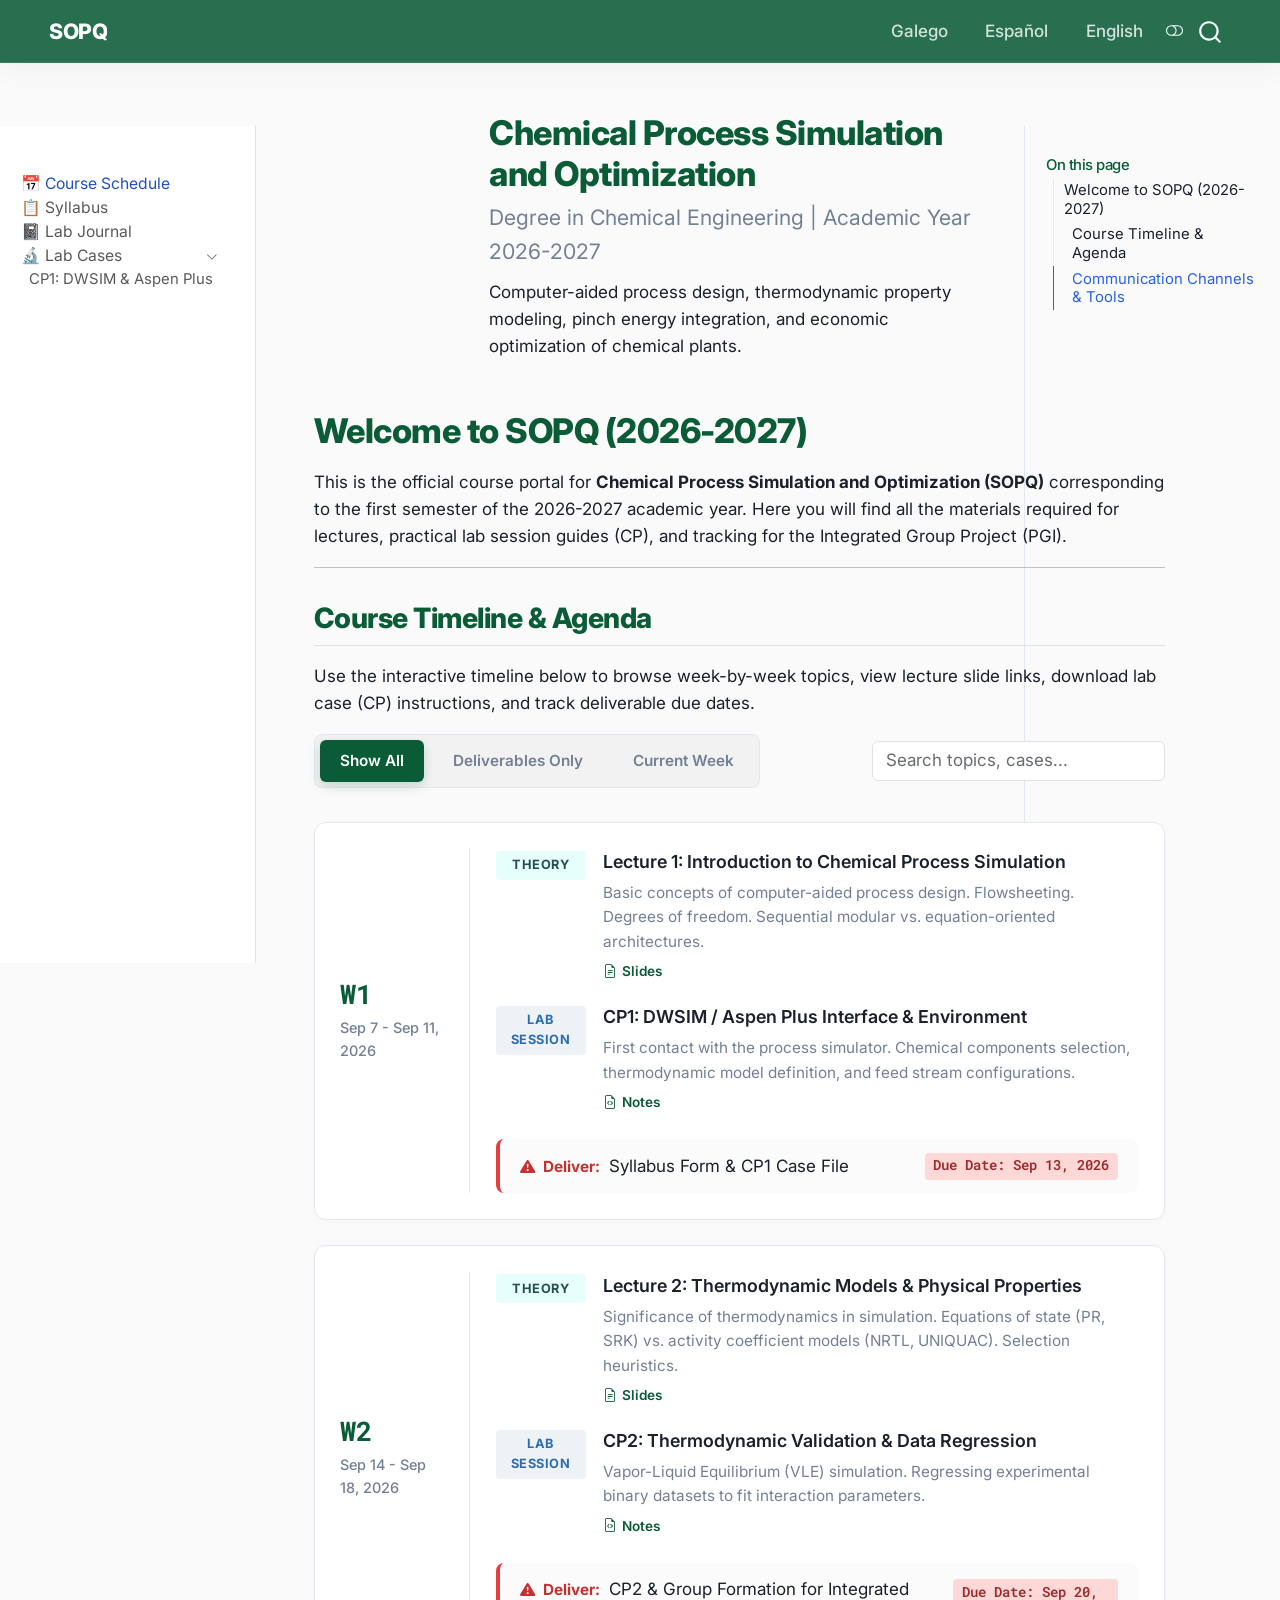
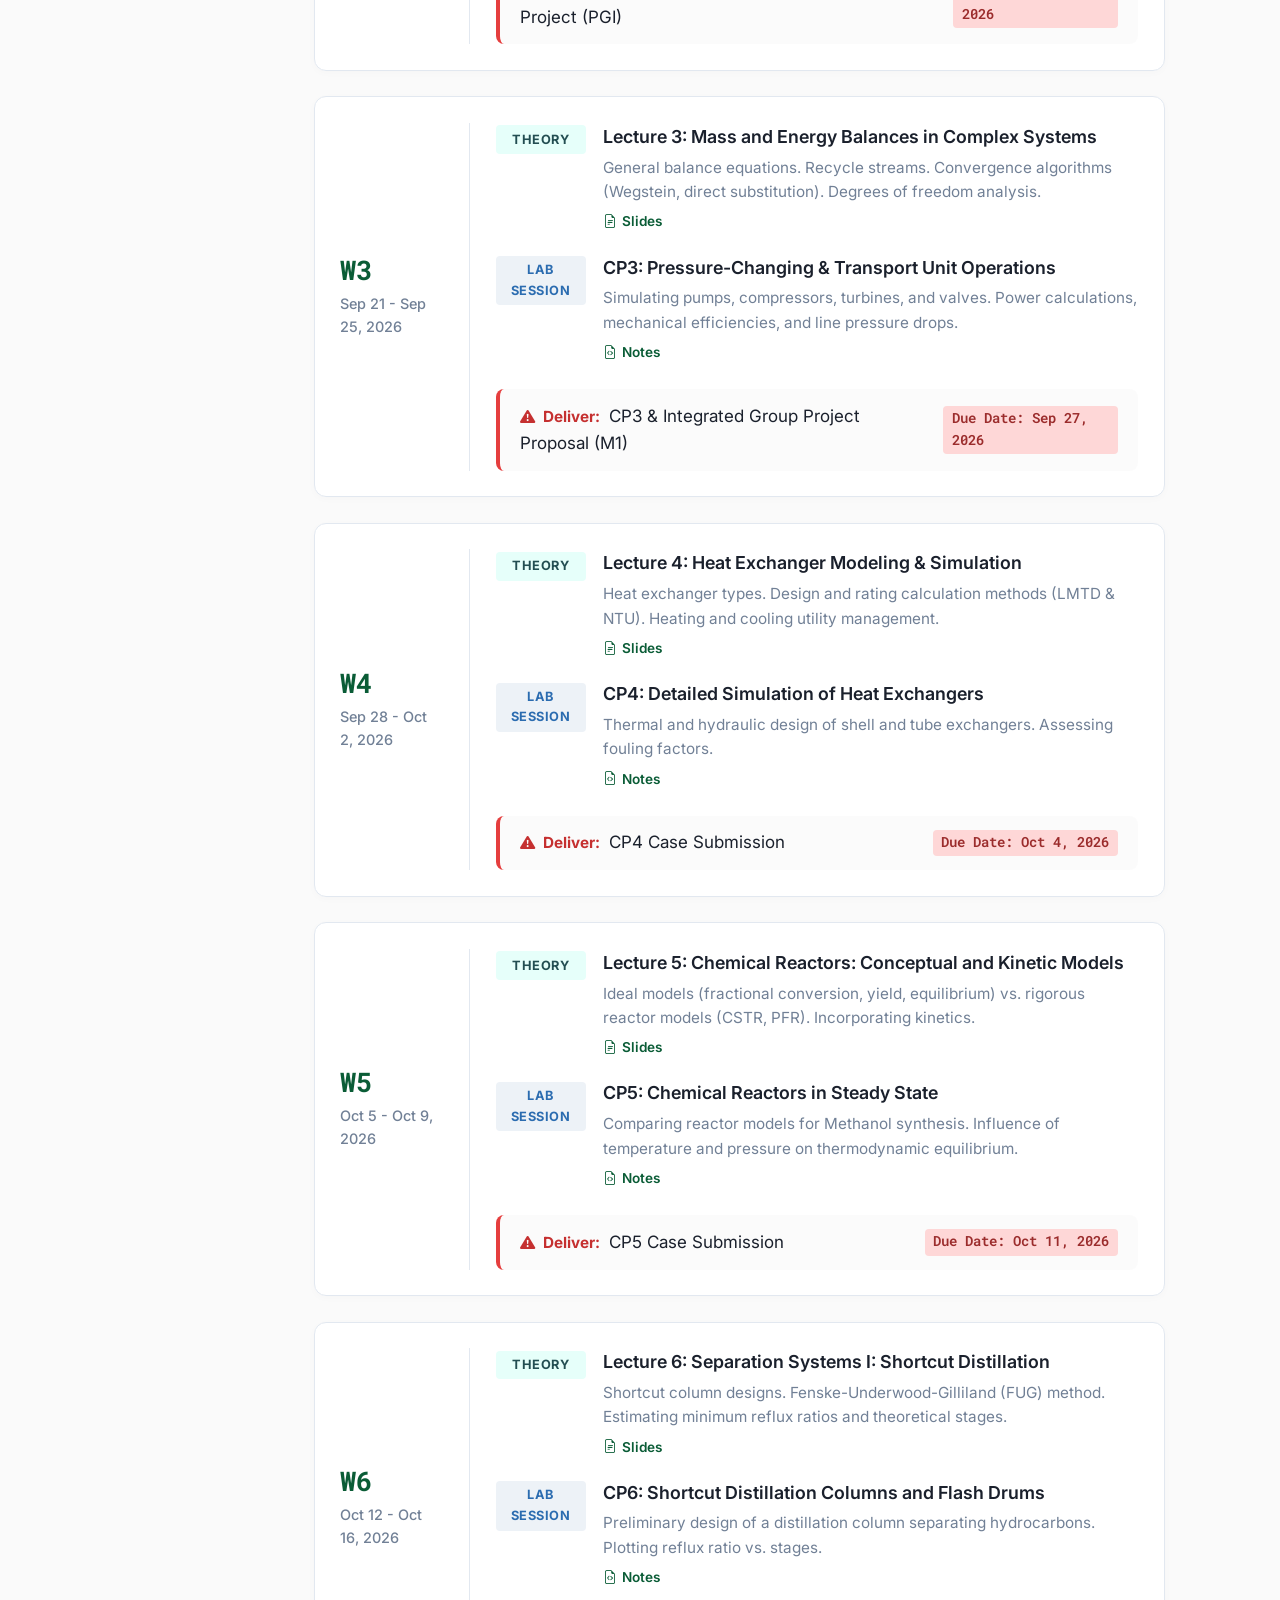
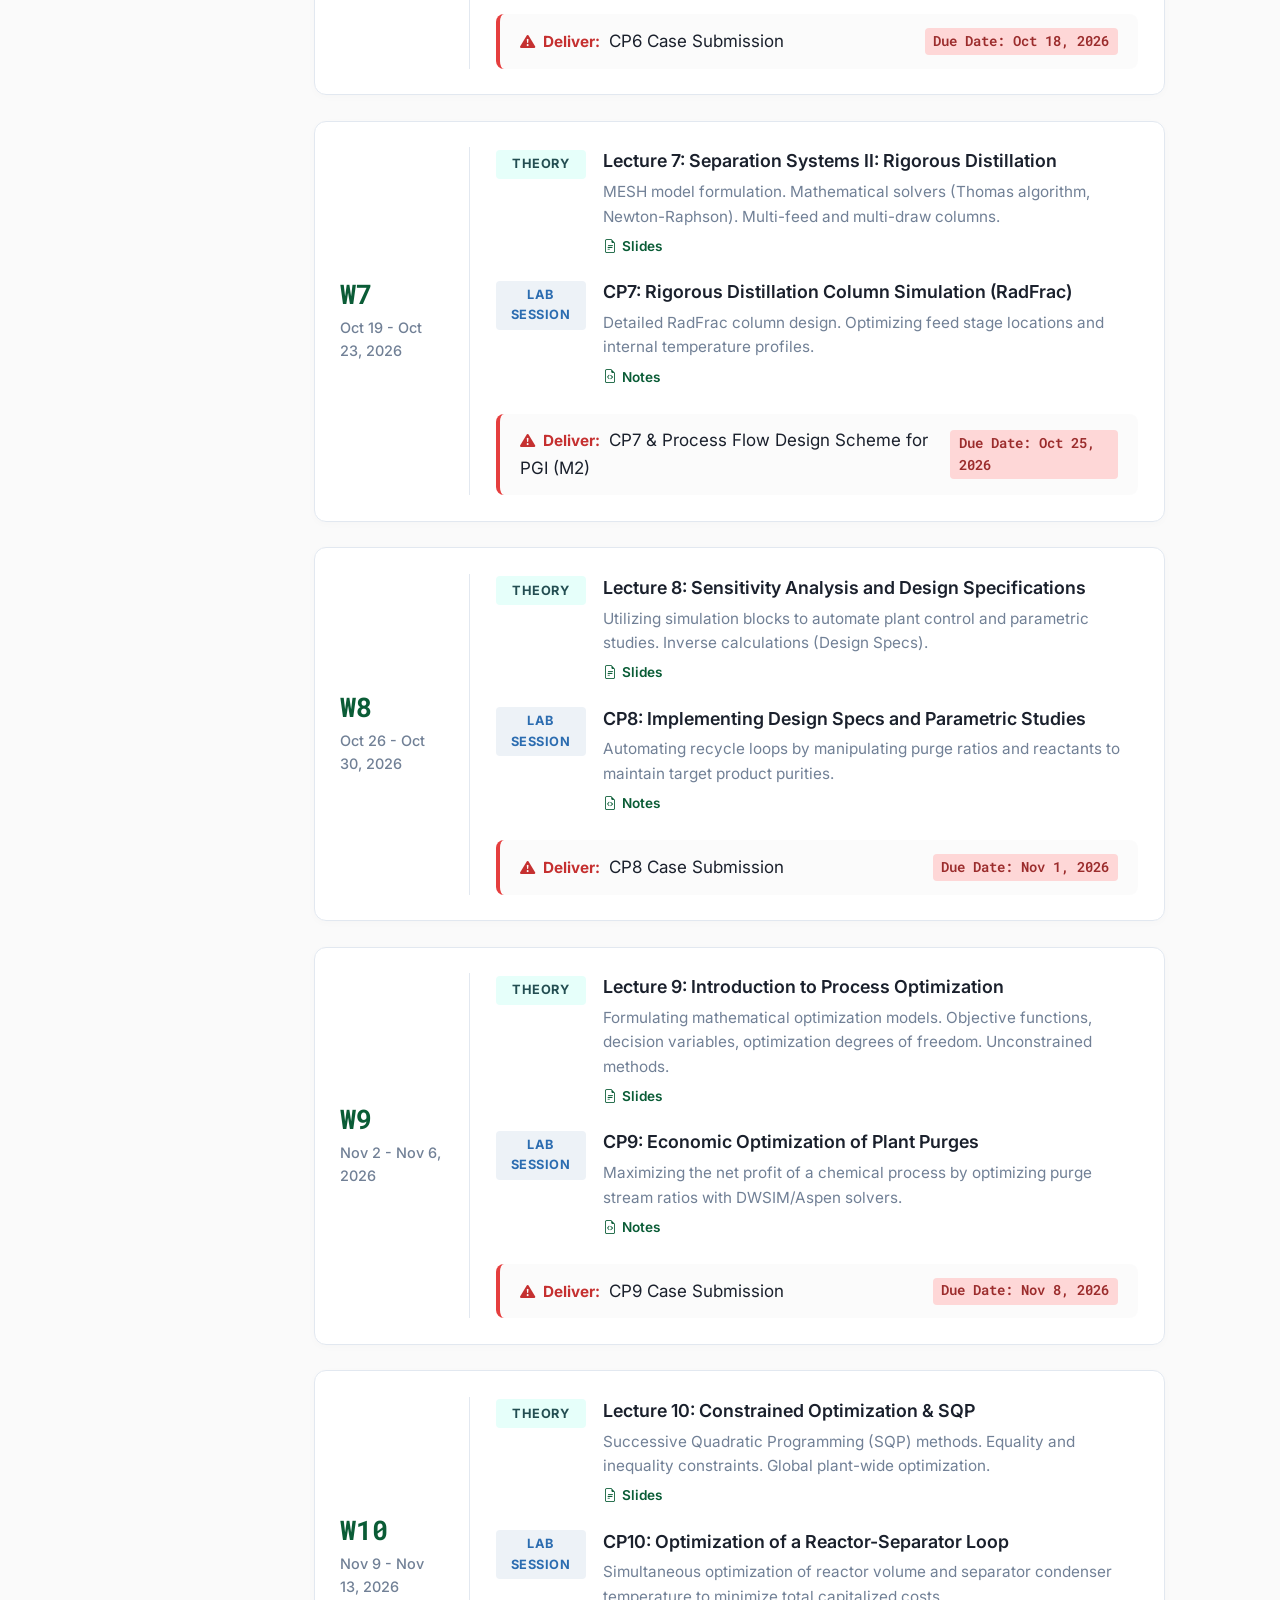
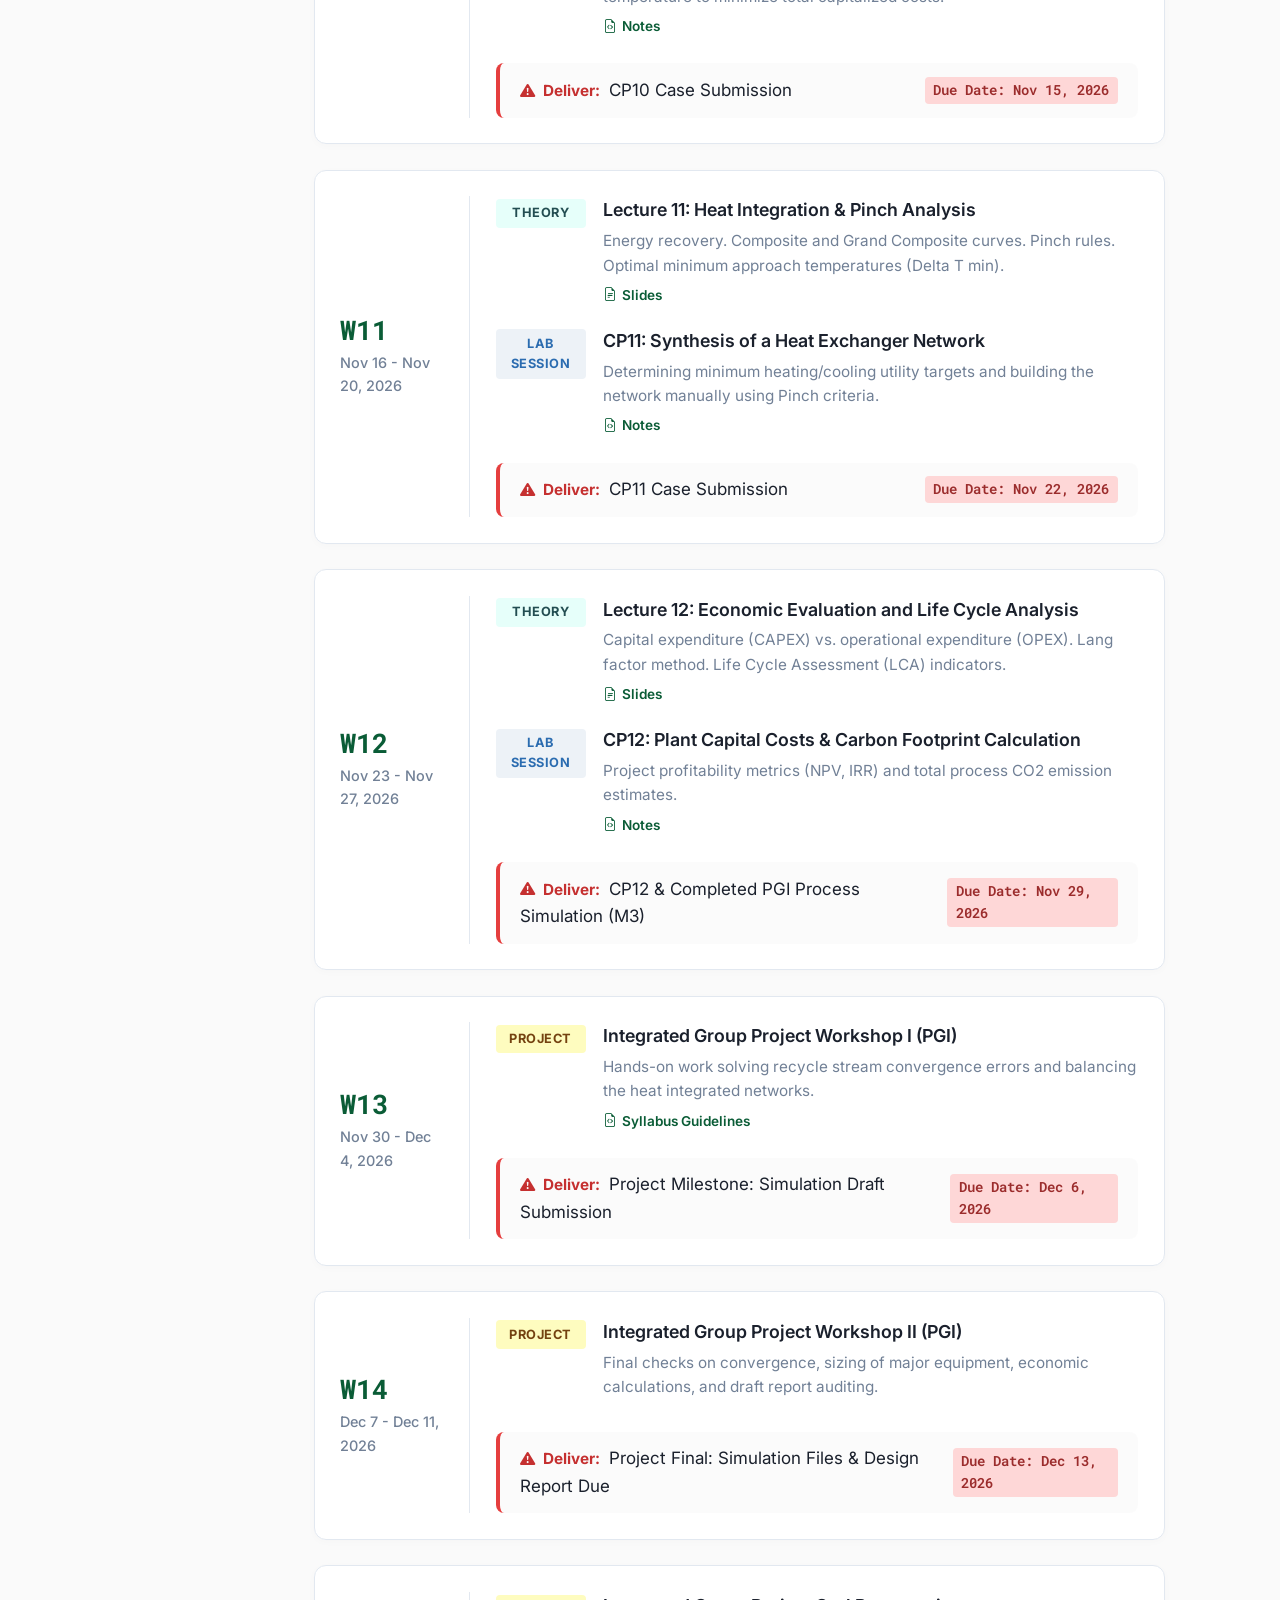
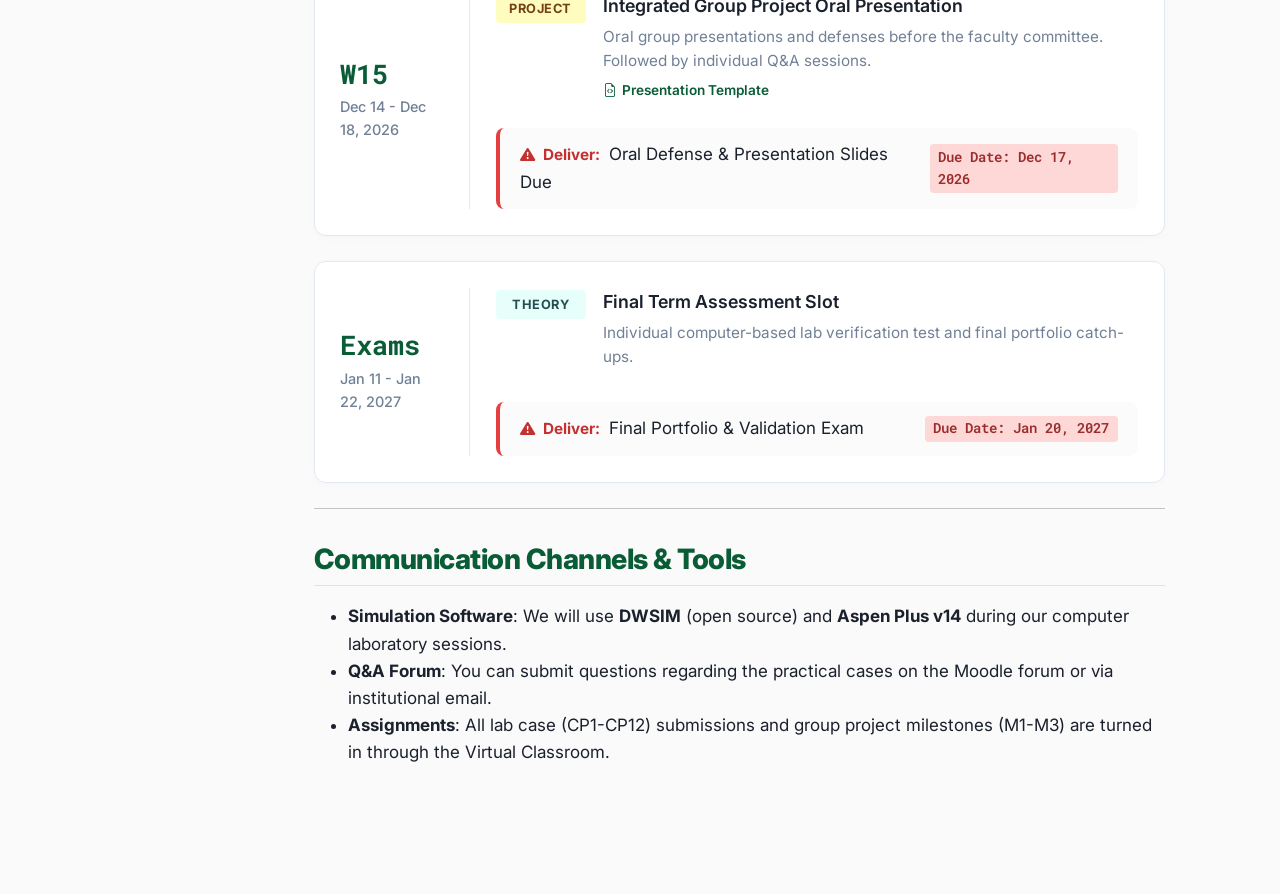
==== commit 22ccda11: "deploy: 55d233d1357d7e2afd79eb65c5fd551209d61187" ====
--- a/en/index.html
+++ b/en/index.html
@@ -2,7 +2,7 @@
 <html xmlns="http://www.w3.org/1999/xhtml" lang="en" xml:lang="en"><head>
 
 <meta charset="utf-8">
-<meta name="generator" content="quarto-1.10.14">
+<meta name="generator" content="quarto-1.11.5">
 
 <meta name="viewport" content="width=device-width, initial-scale=1.0, user-scalable=yes">
 
@@ -13,10 +13,13 @@
 /* Default styles provided by pandoc.
 ** See https://pandoc.org/MANUAL.html#variables-for-html for config info.
 */
-code{white-space: pre-wrap;}
 span.smallcaps{font-variant: small-caps;}
-div.columns{display: flex; gap: min(4vw, 1.5em);}
-div.column{flex: auto; overflow-x: auto;}
+div.columns{display: flex; gap: 1.5em;}
+div.column{flex: auto;}
+@media screen {
+div.columns{gap: min(4vw, 1.5em);}
+div.column{overflow-x: auto;}
+}
 div.hanging-indent{margin-left: 1.5em; text-indent: -1.5em;}
 ul.task-list{list-style: none;}
 ul.task-list li input[type="checkbox"] {
@@ -40,14 +43,14 @@
 <script src="../site_libs/quarto-html/tippy.umd.min.js"></script>
 <script src="../site_libs/quarto-html/anchor.min.js"></script>
 <link href="../site_libs/quarto-html/tippy.css" rel="stylesheet">
-<link href="../site_libs/quarto-html/quarto-syntax-highlighting-7832d8100c30e5308af25d4a964213de.css" rel="stylesheet" class="quarto-color-scheme" id="quarto-text-highlighting-styles">
-<link href="../site_libs/quarto-html/quarto-syntax-highlighting-dark-cd20848ca02fc76d36aef2d89ed0b5fd.css" rel="stylesheet" class="quarto-color-scheme quarto-color-alternate" id="quarto-text-highlighting-styles">
-<link href="../site_libs/quarto-html/quarto-syntax-highlighting-7832d8100c30e5308af25d4a964213de.css" rel="stylesheet" class="quarto-color-scheme-extra" id="quarto-text-highlighting-styles">
+<link href="../site_libs/quarto-html/quarto-syntax-highlighting-3b9ea68436acb9022c2fbce6dbb58b06.css" rel="stylesheet" class="quarto-color-scheme" id="quarto-text-highlighting-styles">
+<link href="../site_libs/quarto-html/quarto-syntax-highlighting-dark-3572e2e2f69417ab8e71045b87c14ed7.css" rel="stylesheet" class="quarto-color-scheme quarto-color-alternate" id="quarto-text-highlighting-styles">
+<link href="../site_libs/quarto-html/quarto-syntax-highlighting-3b9ea68436acb9022c2fbce6dbb58b06.css" rel="stylesheet" class="quarto-color-scheme-extra" id="quarto-text-highlighting-styles">
 <script src="../site_libs/bootstrap/bootstrap.min.js"></script>
 <link href="../site_libs/bootstrap/bootstrap-icons.css" rel="stylesheet">
-<link href="../site_libs/bootstrap/bootstrap-3d242d70d41cd9edc5ebe4da1d712dc5.min.css" rel="stylesheet" append-hash="true" class="quarto-color-scheme" id="quarto-bootstrap" data-mode="light">
-<link href="../site_libs/bootstrap/bootstrap-dark-84c732885d854e4546f3762a9d6d0195.min.css" rel="stylesheet" append-hash="true" class="quarto-color-scheme quarto-color-alternate" id="quarto-bootstrap" data-mode="dark">
-<link href="../site_libs/bootstrap/bootstrap-3d242d70d41cd9edc5ebe4da1d712dc5.min.css" rel="stylesheet" append-hash="true" class="quarto-color-scheme-extra" id="quarto-bootstrap" data-mode="light">
+<link href="../site_libs/bootstrap/bootstrap-cd5f6492f282d55dff150c5248537eb5.min.css" rel="stylesheet" append-hash="true" class="quarto-color-scheme" id="quarto-bootstrap" data-mode="light">
+<link href="../site_libs/bootstrap/bootstrap-dark-f990fce459130405219da0f9ee26bdc8.min.css" rel="stylesheet" append-hash="true" class="quarto-color-scheme quarto-color-alternate" id="quarto-bootstrap" data-mode="dark">
+<link href="../site_libs/bootstrap/bootstrap-cd5f6492f282d55dff150c5248537eb5.min.css" rel="stylesheet" append-hash="true" class="quarto-color-scheme-extra" id="quarto-bootstrap" data-mode="light">
 <script id="quarto-search-options" type="application/json">{
   "location": "navbar",
   "copy-button": false,
@@ -124,7 +127,7 @@
 <link rel="stylesheet" href="../styles.css">
 </head>
 
-<body class="nav-fixed fullcontent quarto-light"><script id="quarto-html-before-body" type="application/javascript">
+<body class="nav-sidebar docked nav-fixed quarto-light"><a id="quarto-skip-link" class="visually-hidden-focusable" href="#quarto-document-content">Skip to main content</a><script id="quarto-html-before-body" type="application/javascript">
     const toggleBodyColorMode = (bsSheetEl) => {
       const mode = bsSheetEl.getAttribute("data-mode");
       const bodyEl = window.document.querySelector("body");
@@ -147,6 +150,7 @@
       for (let i=0; i < toggles.length; i++) {
         const toggle = toggles[i];
         if (toggle) {
+          toggle.setAttribute("aria-checked", alternate ? "true" : "false");
           if (alternate) {
             toggle.classList.add("alternate");
           } else {
@@ -290,7 +294,7 @@
 
 <div id="quarto-search-results"></div>
   <header id="quarto-header" class="headroom fixed-top">
-    <nav class="navbar navbar-expand-lg " data-bs-theme="dark">
+    <nav class="navbar navbar-expand-lg " data-bs-theme="dark" aria-label="Site">
       <div class="navbar-container container-fluid">
       <div class="navbar-brand-container mx-auto">
     <a class="navbar-brand" href="../index.html">
@@ -298,7 +302,7 @@
     </a>
   </div>
             <div id="quarto-search" class="" title="Search"></div>
-          <button class="navbar-toggler" type="button" data-bs-toggle="collapse" data-bs-target="#navbarCollapse" aria-controls="navbarCollapse" role="menu" aria-expanded="false" aria-label="Toggle navigation" onclick="if (window.quartoToggleHeadroom) { window.quartoToggleHeadroom(); }">
+          <button class="navbar-toggler" type="button" data-bs-toggle="collapse" data-bs-target="#navbarCollapse" aria-controls="navbarCollapse" aria-expanded="false" aria-label="Toggle navigation" onclick="if (window.quartoToggleHeadroom) { window.quartoToggleHeadroom(); }">
   <span class="navbar-toggler-icon"></span>
 </button>
           <div class="collapse navbar-collapse" id="navbarCollapse">
@@ -356,18 +360,79 @@
 </ul>
           </div> <!-- /navcollapse -->
             <div class="quarto-navbar-tools">
-  <a href="" class="quarto-color-scheme-toggle quarto-navigation-tool  px-1" onclick="window.quartoToggleColorScheme(); return false;" title="Toggle dark mode"><i class="bi"></i></a>
+  <button type="button" role="switch" aria-checked="false" class="quarto-color-scheme-toggle quarto-navigation-tool  px-1" onclick="window.quartoToggleColorScheme(); return false;" title="Toggle dark mode" aria-label="Toggle dark mode"><i class="bi"></i></button>
 </div>
       </div> <!-- /container-fluid -->
     </nav>
+  <nav class="quarto-secondary-nav" aria-label="Toolbar">
+    <div class="container-fluid d-flex">
+      <button type="button" class="quarto-btn-toggle btn" data-bs-toggle="collapse" role="button" data-bs-target=".quarto-sidebar-collapse-item" aria-controls="quarto-sidebar" aria-expanded="false" aria-label="Toggle sidebar navigation" onclick="if (window.quartoToggleHeadroom) { window.quartoToggleHeadroom(); }">
+        <i class="bi bi-layout-text-sidebar-reverse"></i>
+      </button>
+        <nav class="quarto-page-breadcrumbs" aria-label="Breadcrumbs"><ol class="breadcrumb"><li class="breadcrumb-item"><a href="../en/index.html">📅 Course Schedule</a></li></ol></nav>
+        <a class="flex-grow-1" data-bs-toggle="collapse" data-bs-target=".quarto-sidebar-collapse-item" onclick="if (window.quartoToggleHeadroom) { window.quartoToggleHeadroom(); }">      
+        </a>
+    </div>
+  </nav>
 </header>
 <!-- content -->
-<div id="quarto-content" class="quarto-container page-columns page-rows-contents page-layout-article page-navbar">
+<div id="quarto-content" class="quarto-container page-columns page-rows-contents page-layout-full page-navbar">
 <!-- sidebar -->
+  <nav id="quarto-sidebar" class="sidebar collapse collapse-horizontal quarto-sidebar-collapse-item sidebar-navigation docked overflow-auto" aria-label="Section">
+    <div class="sidebar-menu-container"> 
+    <ul class="list-unstyled mt-1">
+        <li class="sidebar-item">
+  <div class="sidebar-item-container"> 
+  <a href="../en/index.html" class="sidebar-item-text sidebar-link active">
+ <span class="menu-text">📅 Course Schedule</span></a>
+  </div>
+</li>
+        <li class="sidebar-item">
+  <div class="sidebar-item-container"> 
+  <a href="../en/guia-docente.html" class="sidebar-item-text sidebar-link">
+ <span class="menu-text">📋 Syllabus</span></a>
+  </div>
+</li>
+        <li class="sidebar-item">
+  <div class="sidebar-item-container"> 
+  <a href="../en/blog/index.html" class="sidebar-item-text sidebar-link">
+ <span class="menu-text">📓 Lab Journal</span></a>
+  </div>
+</li>
+        <li class="sidebar-item sidebar-item-section">
+      <div class="sidebar-item-container"> 
+            <button type="button" class="sidebar-item-text sidebar-item-toggle sidebar-link text-start" data-bs-toggle="collapse" data-bs-target="#quarto-sidebar-section-1" aria-controls="quarto-sidebar-section-1" aria-expanded="true">
+ <span class="menu-text" id="quarto-sidebar-section-1-label">🔬 Lab Cases</span><i class="bi bi-chevron-right" aria-hidden="true"></i></button>
+      </div>
+      <ul id="quarto-sidebar-section-1" aria-labelledby="quarto-sidebar-section-1-label" class="collapse list-unstyled sidebar-section depth1 show">  
+          <li class="sidebar-item">
+  <div class="sidebar-item-container"> 
+  <a href="../en/blog/posts/cp1-intro.html" class="sidebar-item-text sidebar-link">
+ <span class="menu-text">CP1: DWSIM &amp; Aspen Plus</span></a>
+  </div>
+</li>
+      </ul>
+  </li>
+    </ul>
+    </div>
+</nav>
+<div id="quarto-sidebar-glass" class="quarto-sidebar-collapse-item" data-bs-toggle="collapse" data-bs-target=".quarto-sidebar-collapse-item"></div>
 <!-- margin-sidebar -->
-    
+    <div id="quarto-margin-sidebar" class="sidebar margin-sidebar">
+        <nav id="TOC" role="doc-toc" aria-labelledby="toc-title" class="toc-active">
+    <h2 id="toc-title">On this page</h2>
+   
+  <ul>
+  <li><a href="#welcome-to-sopq-2026-2027" id="toc-welcome-to-sopq-2026-2027" class="nav-link active" data-scroll-target="#welcome-to-sopq-2026-2027">Welcome to SOPQ (2026-2027)</a>
+  <ul class="collapse">
+  <li><a href="#course-timeline-agenda" id="toc-course-timeline-agenda" class="nav-link" data-scroll-target="#course-timeline-agenda">Course Timeline &amp; Agenda</a></li>
+  <li><a href="#communication-channels-tools" id="toc-communication-channels-tools" class="nav-link" data-scroll-target="#communication-channels-tools">Communication Channels &amp; Tools</a></li>
+  </ul></li>
+  </ul>
+</nav>
+    </div>
 <!-- main -->
-<main class="content page-columns page-full" id="quarto-document-content">
+<main class="content page-columns page-full column-body" id="quarto-document-content" tabindex="-1">
 
 
 <header id="title-block-header" class="quarto-title-block default">
@@ -383,7 +448,7 @@
 </div>
 
 
-<div class="quarto-title-meta">
+<div class="quarto-title-meta column-body">
 
     
   
@@ -439,15 +504,50 @@
   window.document.addEventListener("DOMContentLoaded", function (event) {
     // Ensure there is a toggle, if there isn't float one in the top right
     if (window.document.querySelector('.quarto-color-scheme-toggle') === null) {
-      const a = window.document.createElement('a');
-      a.classList.add('top-right');
-      a.classList.add('quarto-color-scheme-toggle');
-      a.href = "";
-      a.onclick = function() { try { window.quartoToggleColorScheme(); } catch {} return false; };
+      const toggle = window.document.createElement('button');
+      toggle.type = "button";
+      toggle.setAttribute("role", "switch");
+      toggle.setAttribute("aria-checked", "false");
+      toggle.classList.add('top-right');
+      toggle.classList.add('quarto-color-scheme-toggle');
+      toggle.setAttribute("aria-label", "Toggle dark mode");
+      toggle.onclick = function() { try { window.quartoToggleColorScheme(); } catch {} return false; };
       const i = window.document.createElement("i");
       i.classList.add('bi');
-      a.appendChild(i);
-      window.document.body.appendChild(a);
+      toggle.appendChild(i);
+      // Put the toggle in a landmark of its own, so that landmark navigation
+      // can reach it.
+      //
+      // The container is always a fresh direct child of body, and the toggle is
+      // never moved into page furniture that the theme or the author controls.
+      // The toggle is positioned against the page, so any ancestor that
+      // establishes a containing block captures it: a positioned element or a
+      // grid for position: absolute, and transform, filter, will-change or
+      // contain for position: fixed. A direct child of body has none of these
+      // to inherit, and the shift when one appears is silent and visual.
+      //
+      // ARIA says a document should have at most one banner, and axe reports a
+      // duplicate whether or not the banners carry distinct labels. So use a
+      // header when the page has no banner yet, and a named region otherwise.
+      //
+      // A header is a banner wherever it sits, unless it is inside sectioning
+      // content, so this cannot just look at the children of body: a custom
+      // page layout wraps the title block header in a plain div. An explicit
+      // role="banner" always counts.
+      const sectioning = 'article, aside, main, nav, section, [role="article"], [role="complementary"], [role="main"], [role="navigation"], [role="region"]';
+      const hasBanner = Array.from(
+        window.document.querySelectorAll('header:not([role]), [role="banner"]')
+      ).some(function(el) {
+        return el.hasAttribute("role") || el.closest(sectioning) === null;
+      });
+      const container = window.document.createElement(hasBanner ? "div" : "header");
+      if (hasBanner) {
+        container.setAttribute("role", "region");
+        container.setAttribute("aria-label", "Toggle dark mode");
+      }
+      container.classList.add('quarto-color-scheme-toggle-container');
+      container.appendChild(toggle);
+      window.document.body.appendChild(container);
     }
     setColorSchemeToggle(hasAlternateSentinel())
     const icon = "";
--- a/site_libs/quarto-html/quarto-syntax-highlighting-3b9ea68436acb9022c2fbce6dbb58b06.css
+++ b/site_libs/quarto-html/quarto-syntax-highlighting-3b9ea68436acb9022c2fbce6dbb58b06.css
@@ -0,0 +1,236 @@
+/* quarto syntax highlight colors */
+:root {
+  --quarto-hl-ot-color: #003B4F;
+  --quarto-hl-at-color: #657422;
+  --quarto-hl-ss-color: #20794D;
+  --quarto-hl-an-color: #5E5E5E;
+  --quarto-hl-fu-color: #4758AB;
+  --quarto-hl-st-color: #20794D;
+  --quarto-hl-cf-color: #003B4F;
+  --quarto-hl-op-color: #5E5E5E;
+  --quarto-hl-er-color: #AD0000;
+  --quarto-hl-bn-color: #AD0000;
+  --quarto-hl-al-color: #AD0000;
+  --quarto-hl-va-color: #111111;
+  --quarto-hl-bu-color: inherit;
+  --quarto-hl-ex-color: inherit;
+  --quarto-hl-pp-color: #AD0000;
+  --quarto-hl-in-color: #5E5E5E;
+  --quarto-hl-vs-color: #20794D;
+  --quarto-hl-wa-color: #5E5E5E;
+  --quarto-hl-do-color: #5E5E5E;
+  --quarto-hl-im-color: #00769E;
+  --quarto-hl-ch-color: #20794D;
+  --quarto-hl-dt-color: #AD0000;
+  --quarto-hl-fl-color: #AD0000;
+  --quarto-hl-co-color: #5E5E5E;
+  --quarto-hl-cv-color: #5E5E5E;
+  --quarto-hl-cn-color: #8f5902;
+  --quarto-hl-sc-color: #5E5E5E;
+  --quarto-hl-dv-color: #AD0000;
+  --quarto-hl-kw-color: #003B4F;
+}
+
+/* other quarto variables */
+:root {
+  --quarto-font-monospace: SFMono-Regular, Menlo, Monaco, Consolas, "Liberation Mono", "Courier New", monospace;
+}
+
+/* syntax highlight based on Pandoc's rules */
+pre > code.sourceCode > span {
+  color: #003B4F;
+}
+
+code.sourceCode > span {
+  color: #003B4F;
+}
+
+div.sourceCode,
+div.sourceCode pre.sourceCode {
+  color: #003B4F;
+}
+
+/* Normal */
+code span {
+  color: #003B4F;
+}
+
+/* Alert */
+code span.al {
+  color: #AD0000;
+  font-style: inherit;
+}
+
+/* Annotation */
+code span.an {
+  color: #5E5E5E;
+  font-style: inherit;
+}
+
+/* Attribute */
+code span.at {
+  color: #657422;
+  font-style: inherit;
+}
+
+/* BaseN */
+code span.bn {
+  color: #AD0000;
+  font-style: inherit;
+}
+
+/* BuiltIn */
+code span.bu {
+  font-style: inherit;
+}
+
+/* ControlFlow */
+code span.cf {
+  color: #003B4F;
+  font-weight: bold;
+  font-style: inherit;
+}
+
+/* Char */
+code span.ch {
+  color: #20794D;
+  font-style: inherit;
+}
+
+/* Constant */
+code span.cn {
+  color: #8f5902;
+  font-style: inherit;
+}
+
+/* Comment */
+code span.co {
+  color: #5E5E5E;
+  font-style: inherit;
+}
+
+/* CommentVar */
+code span.cv {
+  color: #5E5E5E;
+  font-style: italic;
+}
+
+/* Documentation */
+code span.do {
+  color: #5E5E5E;
+  font-style: italic;
+}
+
+/* DataType */
+code span.dt {
+  color: #AD0000;
+  font-style: inherit;
+}
+
+/* DecVal */
+code span.dv {
+  color: #AD0000;
+  font-style: inherit;
+}
+
+/* Error */
+code span.er {
+  color: #AD0000;
+  font-style: inherit;
+}
+
+/* Extension */
+code span.ex {
+  font-style: inherit;
+}
+
+/* Float */
+code span.fl {
+  color: #AD0000;
+  font-style: inherit;
+}
+
+/* Function */
+code span.fu {
+  color: #4758AB;
+  font-style: inherit;
+}
+
+/* Import */
+code span.im {
+  color: #00769E;
+  font-style: inherit;
+}
+
+/* Information */
+code span.in {
+  color: #5E5E5E;
+  font-style: inherit;
+}
+
+/* Keyword */
+code span.kw {
+  color: #003B4F;
+  font-weight: bold;
+  font-style: inherit;
+}
+
+/* Operator */
+code span.op {
+  color: #5E5E5E;
+  font-style: inherit;
+}
+
+/* Other */
+code span.ot {
+  color: #003B4F;
+  font-style: inherit;
+}
+
+/* Preprocessor */
+code span.pp {
+  color: #AD0000;
+  font-style: inherit;
+}
+
+/* SpecialChar */
+code span.sc {
+  color: #5E5E5E;
+  font-style: inherit;
+}
+
+/* SpecialString */
+code span.ss {
+  color: #20794D;
+  font-style: inherit;
+}
+
+/* String */
+code span.st {
+  color: #20794D;
+  font-style: inherit;
+}
+
+/* Variable */
+code span.va {
+  color: #111111;
+  font-style: inherit;
+}
+
+/* VerbatimString */
+code span.vs {
+  color: #20794D;
+  font-style: inherit;
+}
+
+/* Warning */
+code span.wa {
+  color: #5E5E5E;
+  font-style: italic;
+}
+
+.prevent-inlining {
+  content: "</";
+}
+
+/*# sourceMappingURL=dad6e035dfeb8fac8f2ca93d5ade5f9e.css.map */
--- a/site_libs/quarto-html/quarto-syntax-highlighting-dark-3572e2e2f69417ab8e71045b87c14ed7.css
+++ b/site_libs/quarto-html/quarto-syntax-highlighting-dark-3572e2e2f69417ab8e71045b87c14ed7.css
@@ -0,0 +1,219 @@
+/* quarto syntax highlight colors */
+:root {
+  --quarto-hl-al-color: #f07178;
+  --quarto-hl-an-color: #d4d0ab;
+  --quarto-hl-at-color: #00e0e0;
+  --quarto-hl-bn-color: #d4d0ab;
+  --quarto-hl-bu-color: #abe338;
+  --quarto-hl-ch-color: #abe338;
+  --quarto-hl-co-color: #f8f8f2;
+  --quarto-hl-cv-color: #ffd700;
+  --quarto-hl-cn-color: #ffd700;
+  --quarto-hl-cf-color: #ffa07a;
+  --quarto-hl-dt-color: #ffa07a;
+  --quarto-hl-dv-color: #d4d0ab;
+  --quarto-hl-do-color: #f8f8f2;
+  --quarto-hl-er-color: #f07178;
+  --quarto-hl-ex-color: #00e0e0;
+  --quarto-hl-fl-color: #d4d0ab;
+  --quarto-hl-fu-color: #ffa07a;
+  --quarto-hl-im-color: #abe338;
+  --quarto-hl-in-color: #d4d0ab;
+  --quarto-hl-kw-color: #ffa07a;
+  --quarto-hl-op-color: #ffa07a;
+  --quarto-hl-ot-color: #00e0e0;
+  --quarto-hl-pp-color: #dcc6e0;
+  --quarto-hl-re-color: #00e0e0;
+  --quarto-hl-sc-color: #abe338;
+  --quarto-hl-ss-color: #abe338;
+  --quarto-hl-st-color: #abe338;
+  --quarto-hl-va-color: #00e0e0;
+  --quarto-hl-vs-color: #abe338;
+  --quarto-hl-wa-color: #dcc6e0;
+}
+
+/* other quarto variables */
+:root {
+  --quarto-font-monospace: SFMono-Regular, Menlo, Monaco, Consolas, "Liberation Mono", "Courier New", monospace;
+}
+
+/* syntax highlight based on Pandoc's rules */
+pre > code.sourceCode > span {
+  color: #f8f8f2;
+}
+
+code.sourceCode > span {
+  color: #f8f8f2;
+}
+
+div.sourceCode,
+div.sourceCode pre.sourceCode {
+  color: #f8f8f2;
+}
+
+/* Normal */
+code span {
+  color: #f8f8f2;
+}
+
+/* Alert */
+code span.al {
+  color: #f07178;
+}
+
+/* Annotation */
+code span.an {
+  color: #d4d0ab;
+}
+
+/* Attribute */
+code span.at {
+  color: #00e0e0;
+}
+
+/* BaseN */
+code span.bn {
+  color: #d4d0ab;
+}
+
+/* BuiltIn */
+code span.bu {
+  color: #abe338;
+}
+
+/* ControlFlow */
+code span.cf {
+  font-weight: bold;
+  color: #ffa07a;
+}
+
+/* Char */
+code span.ch {
+  color: #abe338;
+}
+
+/* Constant */
+code span.cn {
+  color: #ffd700;
+}
+
+/* Comment */
+code span.co {
+  font-style: italic;
+  color: #f8f8f2;
+}
+
+/* CommentVar */
+code span.cv {
+  color: #ffd700;
+}
+
+/* Documentation */
+code span.do {
+  color: #f8f8f2;
+}
+
+/* DataType */
+code span.dt {
+  color: #ffa07a;
+}
+
+/* DecVal */
+code span.dv {
+  color: #d4d0ab;
+}
+
+/* Error */
+code span.er {
+  color: #f07178;
+  text-decoration: underline;
+}
+
+/* Extension */
+code span.ex {
+  font-weight: bold;
+  color: #00e0e0;
+}
+
+/* Float */
+code span.fl {
+  color: #d4d0ab;
+}
+
+/* Function */
+code span.fu {
+  color: #ffa07a;
+}
+
+/* Import */
+code span.im {
+  color: #abe338;
+}
+
+/* Information */
+code span.in {
+  color: #d4d0ab;
+}
+
+/* Keyword */
+code span.kw {
+  font-weight: bold;
+  color: #ffa07a;
+}
+
+/* Operator */
+code span.op {
+  color: #ffa07a;
+}
+
+/* Other */
+code span.ot {
+  color: #00e0e0;
+}
+
+/* Preprocessor */
+code span.pp {
+  color: #dcc6e0;
+}
+
+/* RegionMarker */
+code span.re {
+  background-color: #f8f8f2;
+  color: #00e0e0;
+}
+
+/* SpecialChar */
+code span.sc {
+  color: #abe338;
+}
+
+/* SpecialString */
+code span.ss {
+  color: #abe338;
+}
+
+/* String */
+code span.st {
+  color: #abe338;
+}
+
+/* Variable */
+code span.va {
+  color: #00e0e0;
+}
+
+/* VerbatimString */
+code span.vs {
+  color: #abe338;
+}
+
+/* Warning */
+code span.wa {
+  color: #dcc6e0;
+}
+
+.prevent-inlining {
+  content: "</";
+}
+
+/*# sourceMappingURL=b4daa3aea3da18eb9b196599736d5d43.css.map */
--- a/site_libs/quarto-html/quarto-syntax-highlighting-3b9ea68436acb9022c2fbce6dbb58b06.css
+++ b/site_libs/quarto-html/quarto-syntax-highlighting-3b9ea68436acb9022c2fbce6dbb58b06.css
@@ -0,0 +1,236 @@
+/* quarto syntax highlight colors */
+:root {
+  --quarto-hl-ot-color: #003B4F;
+  --quarto-hl-at-color: #657422;
+  --quarto-hl-ss-color: #20794D;
+  --quarto-hl-an-color: #5E5E5E;
+  --quarto-hl-fu-color: #4758AB;
+  --quarto-hl-st-color: #20794D;
+  --quarto-hl-cf-color: #003B4F;
+  --quarto-hl-op-color: #5E5E5E;
+  --quarto-hl-er-color: #AD0000;
+  --quarto-hl-bn-color: #AD0000;
+  --quarto-hl-al-color: #AD0000;
+  --quarto-hl-va-color: #111111;
+  --quarto-hl-bu-color: inherit;
+  --quarto-hl-ex-color: inherit;
+  --quarto-hl-pp-color: #AD0000;
+  --quarto-hl-in-color: #5E5E5E;
+  --quarto-hl-vs-color: #20794D;
+  --quarto-hl-wa-color: #5E5E5E;
+  --quarto-hl-do-color: #5E5E5E;
+  --quarto-hl-im-color: #00769E;
+  --quarto-hl-ch-color: #20794D;
+  --quarto-hl-dt-color: #AD0000;
+  --quarto-hl-fl-color: #AD0000;
+  --quarto-hl-co-color: #5E5E5E;
+  --quarto-hl-cv-color: #5E5E5E;
+  --quarto-hl-cn-color: #8f5902;
+  --quarto-hl-sc-color: #5E5E5E;
+  --quarto-hl-dv-color: #AD0000;
+  --quarto-hl-kw-color: #003B4F;
+}
+
+/* other quarto variables */
+:root {
+  --quarto-font-monospace: SFMono-Regular, Menlo, Monaco, Consolas, "Liberation Mono", "Courier New", monospace;
+}
+
+/* syntax highlight based on Pandoc's rules */
+pre > code.sourceCode > span {
+  color: #003B4F;
+}
+
+code.sourceCode > span {
+  color: #003B4F;
+}
+
+div.sourceCode,
+div.sourceCode pre.sourceCode {
+  color: #003B4F;
+}
+
+/* Normal */
+code span {
+  color: #003B4F;
+}
+
+/* Alert */
+code span.al {
+  color: #AD0000;
+  font-style: inherit;
+}
+
+/* Annotation */
+code span.an {
+  color: #5E5E5E;
+  font-style: inherit;
+}
+
+/* Attribute */
+code span.at {
+  color: #657422;
+  font-style: inherit;
+}
+
+/* BaseN */
+code span.bn {
+  color: #AD0000;
+  font-style: inherit;
+}
+
+/* BuiltIn */
+code span.bu {
+  font-style: inherit;
+}
+
+/* ControlFlow */
+code span.cf {
+  color: #003B4F;
+  font-weight: bold;
+  font-style: inherit;
+}
+
+/* Char */
+code span.ch {
+  color: #20794D;
+  font-style: inherit;
+}
+
+/* Constant */
+code span.cn {
+  color: #8f5902;
+  font-style: inherit;
+}
+
+/* Comment */
+code span.co {
+  color: #5E5E5E;
+  font-style: inherit;
+}
+
+/* CommentVar */
+code span.cv {
+  color: #5E5E5E;
+  font-style: italic;
+}
+
+/* Documentation */
+code span.do {
+  color: #5E5E5E;
+  font-style: italic;
+}
+
+/* DataType */
+code span.dt {
+  color: #AD0000;
+  font-style: inherit;
+}
+
+/* DecVal */
+code span.dv {
+  color: #AD0000;
+  font-style: inherit;
+}
+
+/* Error */
+code span.er {
+  color: #AD0000;
+  font-style: inherit;
+}
+
+/* Extension */
+code span.ex {
+  font-style: inherit;
+}
+
+/* Float */
+code span.fl {
+  color: #AD0000;
+  font-style: inherit;
+}
+
+/* Function */
+code span.fu {
+  color: #4758AB;
+  font-style: inherit;
+}
+
+/* Import */
+code span.im {
+  color: #00769E;
+  font-style: inherit;
+}
+
+/* Information */
+code span.in {
+  color: #5E5E5E;
+  font-style: inherit;
+}
+
+/* Keyword */
+code span.kw {
+  color: #003B4F;
+  font-weight: bold;
+  font-style: inherit;
+}
+
+/* Operator */
+code span.op {
+  color: #5E5E5E;
+  font-style: inherit;
+}
+
+/* Other */
+code span.ot {
+  color: #003B4F;
+  font-style: inherit;
+}
+
+/* Preprocessor */
+code span.pp {
+  color: #AD0000;
+  font-style: inherit;
+}
+
+/* SpecialChar */
+code span.sc {
+  color: #5E5E5E;
+  font-style: inherit;
+}
+
+/* SpecialString */
+code span.ss {
+  color: #20794D;
+  font-style: inherit;
+}
+
+/* String */
+code span.st {
+  color: #20794D;
+  font-style: inherit;
+}
+
+/* Variable */
+code span.va {
+  color: #111111;
+  font-style: inherit;
+}
+
+/* VerbatimString */
+code span.vs {
+  color: #20794D;
+  font-style: inherit;
+}
+
+/* Warning */
+code span.wa {
+  color: #5E5E5E;
+  font-style: italic;
+}
+
+.prevent-inlining {
+  content: "</";
+}
+
+/*# sourceMappingURL=dad6e035dfeb8fac8f2ca93d5ade5f9e.css.map */
--- a/styles.css
+++ b/styles.css
@@ -45,13 +45,177 @@
   --badge-due-text: #FEB2B2;
 }
 
-/* Global Reset & Typography */
+/* Full-Width Page Container & Fluid Typography */
+html, body {
+  width: 100%;
+  max-width: 100%;
+  margin: 0;
+  padding: 0;
+  overflow-x: hidden;
+}
+
 body {
   font-family: var(--font-sans);
   background-color: var(--sopq-bg-light);
   color: var(--sopq-text-dark);
   line-height: 1.6;
   transition: background-color 0.3s ease, color 0.3s ease;
+}
+
+/* ==========================================================================
+   Full Width Fluid Layout & Percentage-Based Pane Dimensions (Left, Center, Right)
+   ========================================================================== */
+
+:root {
+  /* Defined percentage widths for the 3 zones */
+  --sopq-pane-left: 20%;     /* Left Panel (Sidebar Navigation): 20% */
+  --sopq-pane-center: 60%;   /* Center Content (Main Document/Timeline): 60% */
+  --sopq-pane-right: 20%;    /* Right Panel (TOC / Categories): 20% */
+
+  /* 2-Pane Percentage Layouts */
+  --sopq-pane-2col-side: 22%;
+  --sopq-pane-2col-main: 78%;
+}
+
+/* Ensure outer wrappers expand to 100% of available viewport width */
+.quarto-container,
+#quarto-content {
+  width: 100% !important;
+  max-width: 100% !important;
+  margin-left: 0 !important;
+  margin-right: 0 !important;
+  padding-left: 0 !important;
+  padding-right: 0 !important;
+  box-sizing: border-box;
+}
+
+/* Fluid navigation bar expanding across full width */
+.navbar > .container-fluid {
+  padding-left: clamp(1rem, 2.5vw, 2.5rem);
+  padding-right: clamp(1rem, 2.5vw, 2.5rem);
+  max-width: 100% !important;
+}
+
+/* Secondary Navigation / Breadcrumbs Bar */
+.quarto-secondary-nav {
+  width: 100% !important;
+  max-width: 100% !important;
+  background-color: var(--sopq-card-bg);
+  border-bottom: 1px solid var(--sopq-border-color);
+  padding: 0.5rem clamp(1rem, 2.5vw, 2.5rem) !important;
+}
+
+.quarto-secondary-nav .container-fluid {
+  width: 100% !important;
+  max-width: 100% !important;
+  padding: 0 !important;
+}
+
+/* Remove fixed-width clamps on main content */
+#quarto-document-content,
+main.content,
+.content {
+  width: 100% !important;
+  max-width: 100% !important;
+  box-sizing: border-box;
+}
+
+/* Desktop 3-Zone Percentage Grid Engine */
+@media (min-width: 992px) {
+  #quarto-content.page-columns {
+    display: grid !important;
+    width: 100% !important;
+    max-width: 100% !important;
+    margin: 0 !important;
+    padding: 0 !important;
+    gap: 0 !important;
+  }
+
+  /* 1. All 3 Zones Present: Left Panel (20%), Center Content (60%), Right Panel (20%) */
+  #quarto-content.page-columns:has(#quarto-sidebar):has(#quarto-margin-sidebar:not(:empty)) {
+    grid-template-columns: 
+      [screen-start page-start] var(--sopq-pane-left) 
+      [body-start body-content-start] var(--sopq-pane-center) 
+      [body-content-end body-end] var(--sopq-pane-right) 
+      [page-end screen-end] !important;
+  }
+
+  /* 2. 2 Zones Present: Left Panel (20%) + Center Content (80%) */
+  #quarto-content.page-columns:has(#quarto-sidebar):not(:has(#quarto-margin-sidebar:not(:empty))) {
+    grid-template-columns: 
+      [screen-start page-start] var(--sopq-pane-left) 
+      [body-start body-content-start] calc(100% - var(--sopq-pane-left)) 
+      [body-content-end body-end page-end screen-end] !important;
+  }
+
+  /* 3. 2 Zones Present without left sidebar: Center Content (78%) + Right Panel (22%) */
+  #quarto-content.page-columns:not(:has(#quarto-sidebar)):has(#quarto-margin-sidebar:not(:empty)) {
+    grid-template-columns: 
+      [screen-start page-start body-start body-content-start] var(--sopq-pane-2col-main) 
+      [body-content-end body-end] var(--sopq-pane-2col-side) 
+      [page-end screen-end] !important;
+  }
+
+  /* 4. 1 Zone Present: Center Content Only (100%) */
+  #quarto-content.page-columns:not(:has(#quarto-sidebar)):not(:has(#quarto-margin-sidebar:not(:empty))) {
+    grid-template-columns: 
+      [screen-start page-start body-start body-content-start] 100% 
+      [body-content-end body-end page-end screen-end] !important;
+  }
+
+  /* Grid column placement guarantees and pane styling */
+  #quarto-content > #quarto-sidebar {
+    grid-column: screen-start/body-start !important;
+    width: 100% !important;
+    max-width: 100% !important;
+    padding: 1.5rem 1.25rem !important;
+    border-right: 1px solid var(--sopq-border-color);
+    background-color: var(--sopq-card-bg);
+    overflow-y: auto;
+    box-sizing: border-box;
+  }
+
+  #quarto-content > main#quarto-document-content,
+  #quarto-content > main.content {
+    grid-column: body-start/body-content-end !important;
+    width: 100% !important;
+    max-width: 100% !important;
+    padding: 2rem clamp(1.5rem, 2.5vw, 3rem) !important;
+    box-sizing: border-box;
+  }
+
+  #quarto-content > #quarto-margin-sidebar {
+    grid-column: body-content-end/screen-end !important;
+    width: 100% !important;
+    max-width: 100% !important;
+    padding: 1.5rem 1.25rem !important;
+    border-left: 1px solid var(--sopq-border-color);
+    overflow-y: auto;
+    box-sizing: border-box;
+  }
+}
+
+/* Mobile & Tablet Responsive Fallbacks */
+@media (max-width: 991.98px) {
+  #quarto-content.page-columns {
+    display: block !important;
+    width: 100% !important;
+  }
+
+  #quarto-sidebar {
+    width: 100% !important;
+    border-right: none !important;
+  }
+
+  main#quarto-document-content {
+    width: 100% !important;
+    padding: 1.5rem 1rem !important;
+  }
+
+  #quarto-margin-sidebar {
+    width: 100% !important;
+    border-left: none !important;
+  }
 }
 
 /* Glassmorphism Navigation Bar */
@@ -143,11 +307,13 @@
   display: block !important;
 }
 
-/* Schedule Layout & Timeline Component */
+/* Schedule Layout & Timeline Component (Full-Width Responsive) */
 .schedule-container {
-  max-width: 1100px;
-  margin: 2rem auto;
-  padding: 0 1rem;
+  width: 100% !important;
+  max-width: 100% !important;
+  margin: 1.5rem 0 !important;
+  padding: 0 !important;
+  box-sizing: border-box;
 }
 
 /* Filters and Controls */
@@ -158,6 +324,8 @@
   margin-bottom: 2rem;
   flex-wrap: wrap;
   gap: 1rem;
+  width: 100%;
+  box-sizing: border-box;
 }
 
 .filter-btn-group {
@@ -191,7 +359,7 @@
   box-shadow: 0 4px 12px rgba(10, 92, 54, 0.2);
 }
 
-/* Timeline Cards */
+/* Timeline Cards (Fluid Full-Width) */
 .timeline-week-card {
   background-color: var(--sopq-card-bg);
   border: 1px solid var(--sopq-border-color);
@@ -199,10 +367,12 @@
   padding: 1.5rem;
   margin-bottom: 1.5rem;
   display: grid;
-  grid-template-columns: 140px 1fr;
+  grid-template-columns: minmax(130px, 15%) 1fr;
   gap: 1.5rem;
   transition: transform 0.25s cubic-bezier(0.16, 1, 0.3, 1), box-shadow 0.25s ease, border-color 0.25s ease;
   box-shadow: 0 2px 8px rgba(0,0,0,0.02);
+  width: 100% !important;
+  box-sizing: border-box;
 }
 
 .timeline-week-card:hover {
